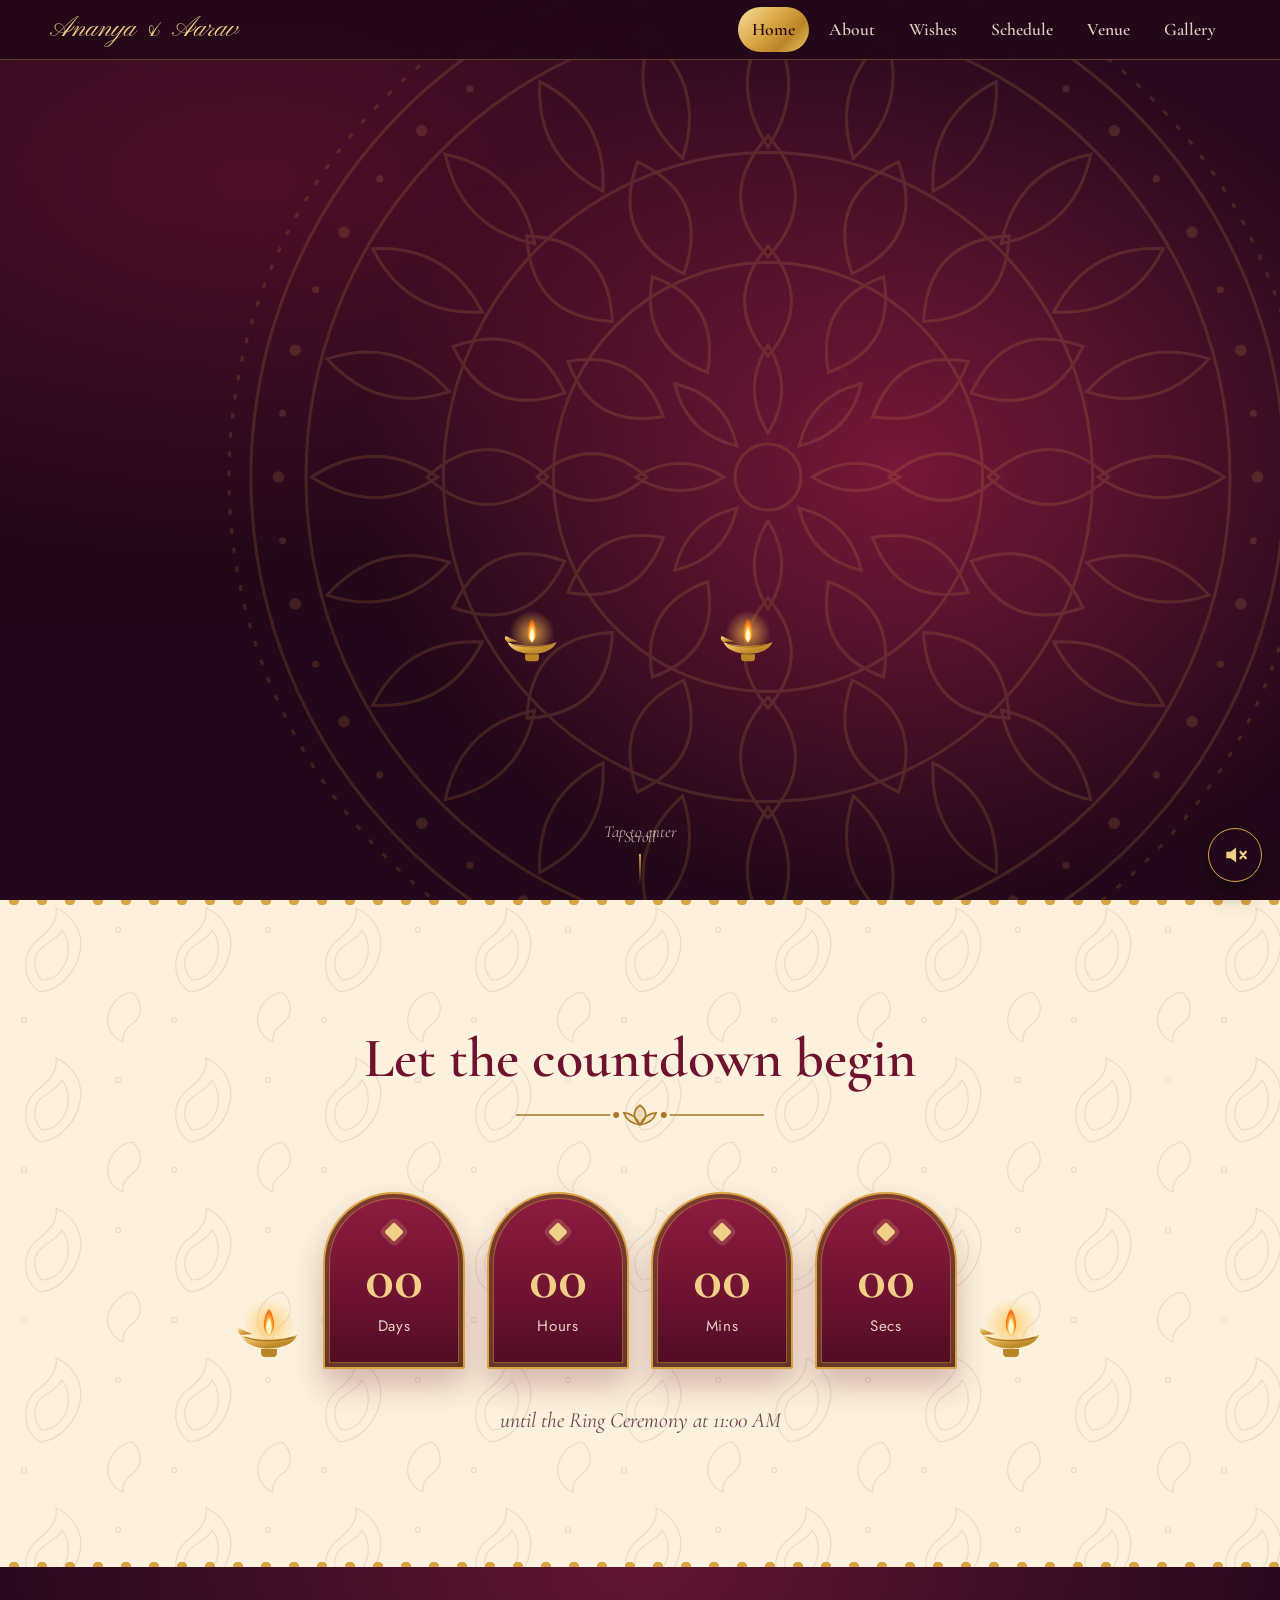
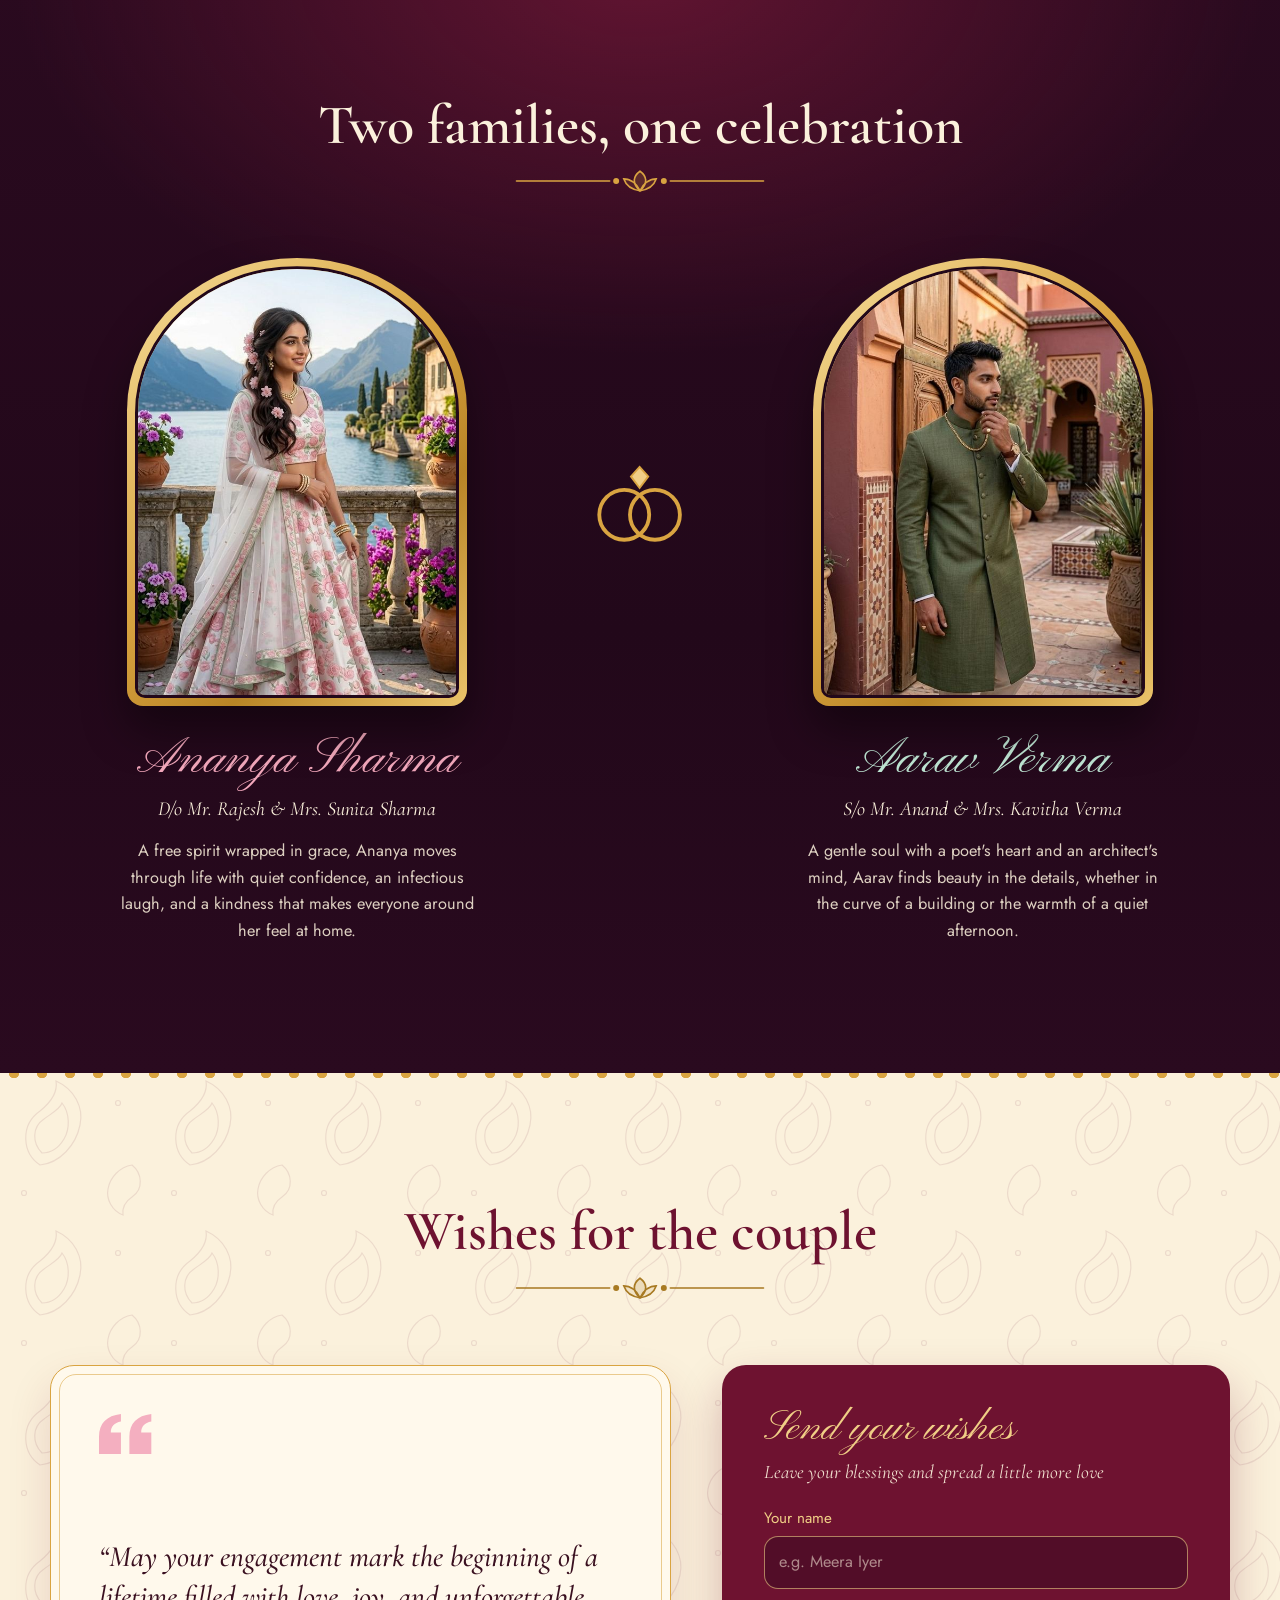
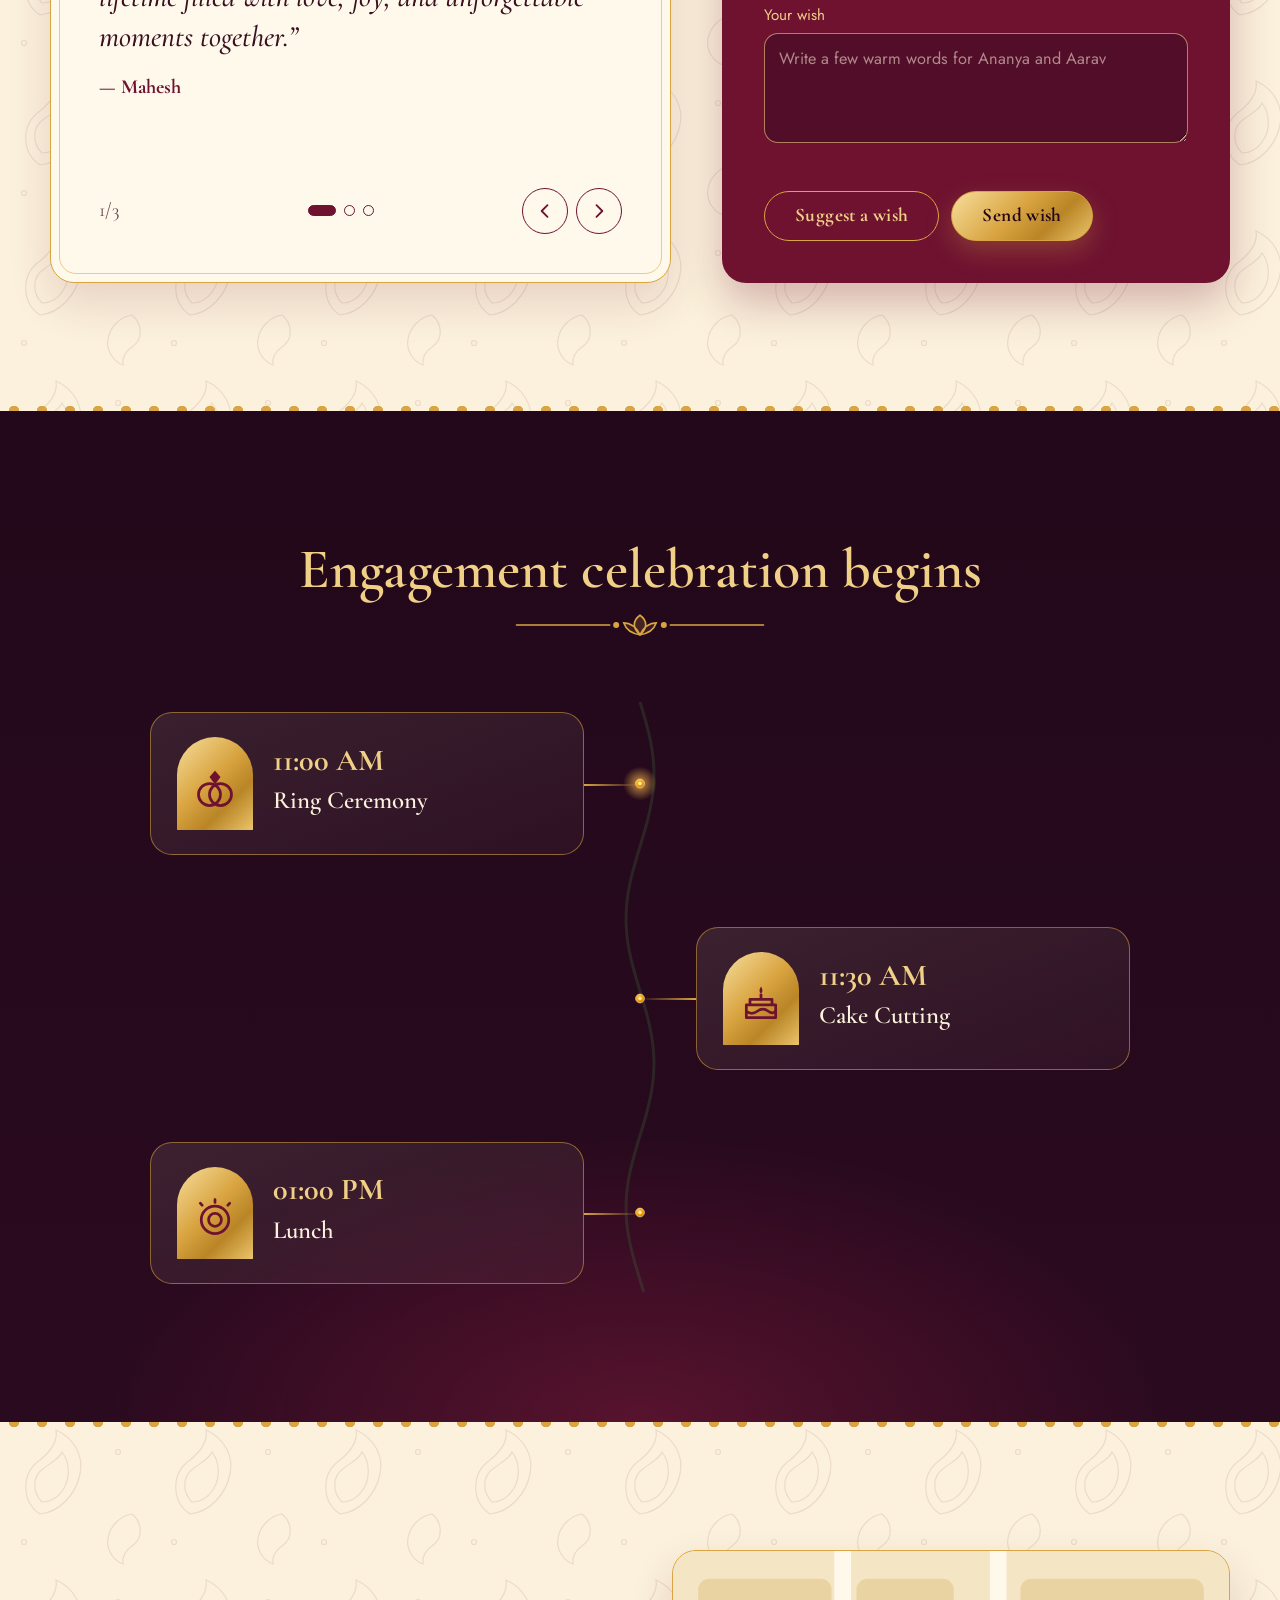
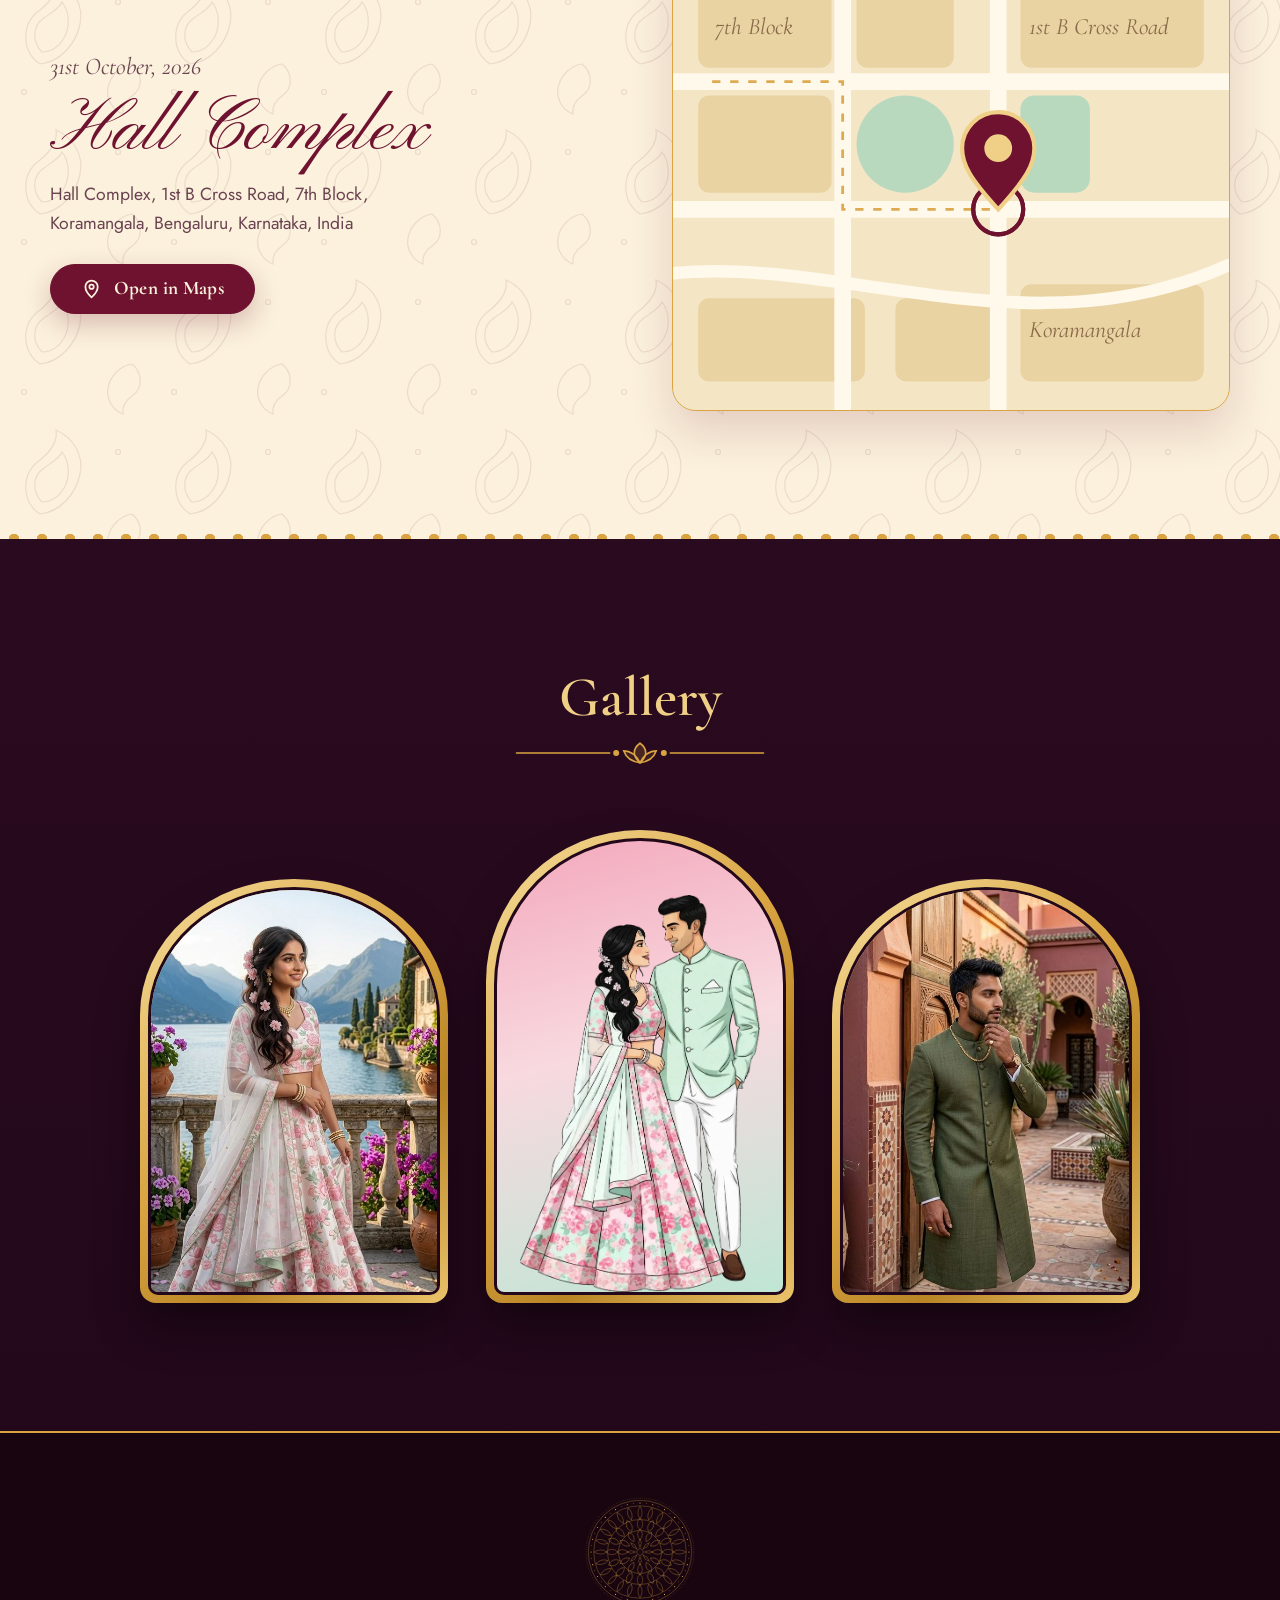
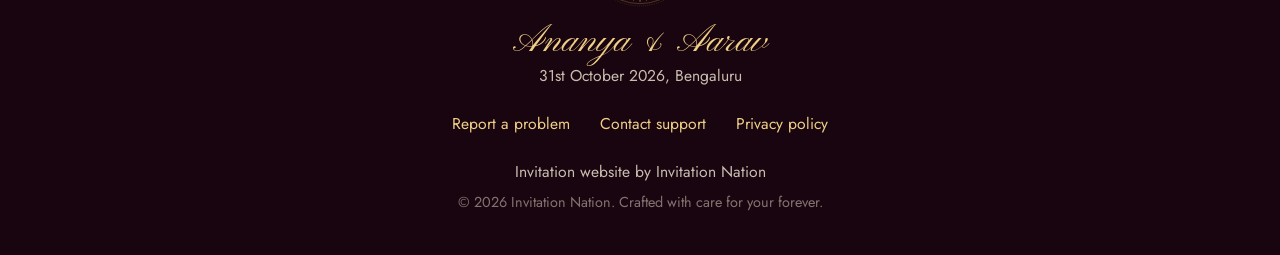
==== index.html @ d2f20e89 "Initial commit: Royal Indian engagement invitation" ====
<!DOCTYPE html>
<html lang="en">
<head>
<meta charset="utf-8">
<meta name="viewport" content="width=device-width, initial-scale=1">
<title>Ananya &amp; Aarav | Engagement Invitation</title>
<meta name="description" content="Ananya Sharma and Aarav Verma are getting engaged on 31st October 2026 in Bengaluru.">
<script>document.documentElement.classList.add('js')</script>
<link rel="preconnect" href="https://fonts.googleapis.com">
<link rel="preconnect" href="https://fonts.gstatic.com" crossorigin>
<link href="https://fonts.googleapis.com/css2?family=Cormorant+Garamond:ital,wght@0,500;0,600;0,700;1,500;1,600&family=Jost:wght@400;500;600&family=Pinyon+Script&display=swap" rel="stylesheet">
<style>
:root{
  --night:#22081A; --night-2:#31102A; --maroon:#6E1230; --maroon-2:#8F1D40;
  --gold:#D9A441; --gold-2:#F0CF86; --gold-3:#A87A22;
  --ivory:#FBF1DC; --ivory-2:#F1DFBB;
  --marigold:#F29F05; --rose:#F3A8BC; --mint:#BFE6D4; --leaf:#3E6B3A;
  --ink:#3A1020; --ink-2:#6A4351;
  --serif:'Cormorant Garamond',Georgia,'Times New Roman',serif;
  --script:'Pinyon Script','Snell Roundhand','Brush Script MT',cursive;
  --sans:'Jost',system-ui,-apple-system,'Segoe UI',sans-serif;
  --goldgrad:linear-gradient(135deg,#F6DE9C 0%,#D9A441 45%,#B98526 70%,#EBC46B 100%);
  --paisley:url("data:image/svg+xml,%3Csvg xmlns='http://www.w3.org/2000/svg' width='150' height='150' viewBox='0 0 150 150' fill='none' stroke='%236E1230' stroke-opacity='.10' stroke-width='1.2'%3E%3Cpath d='M40 92C22 80 20 52 40 38C50 30 58 20 56 8C74 16 84 34 80 52C76 72 60 90 40 92Z'/%3E%3Cpath d='M42 80C32 70 32 54 44 46C52 40 60 36 62 30C70 40 70 56 64 66C58 76 50 80 42 80Z'/%3E%3Cg transform='rotate(180 112 112)'%3E%3Cpath d='M92 132C82 124 80 108 92 100C98 96 102 90 101 82C112 86 118 98 116 108C114 120 104 130 92 132Z'/%3E%3C/g%3E%3Ccircle cx='118' cy='30' r='2.5'/%3E%3Ccircle cx='24' cy='120' r='2.5'/%3E%3C/svg%3E");
}
/* This invitation keeps its own festive palette in light and dark viewers. */
@media (prefers-color-scheme: dark){:root:not([data-theme="light"]){--night:#22081A;--ivory:#FBF1DC}}
:root[data-theme="dark"]{--night:#22081A;--ivory:#FBF1DC}

*{box-sizing:border-box;margin:0;padding:0}
html{scroll-behavior:smooth;-webkit-text-size-adjust:100%}
body{background:var(--night);color:var(--ivory);font-family:var(--sans);font-size:17px;line-height:1.65;overflow-x:hidden}
img,svg{max-width:100%;display:block}
img{height:auto}
a{color:inherit}
button{font:inherit;color:inherit}
:focus-visible{outline:2px solid var(--marigold);outline-offset:3px}
section[id]{scroll-margin-top:60px}
.wrap{width:min(1180px,calc(100% - 40px));margin-inline:auto}
.sr{position:absolute;width:1px;height:1px;overflow:hidden;clip:rect(0 0 0 0);white-space:nowrap}
.defs{position:absolute;width:0;height:0;overflow:hidden}

/* ---------- buttons ---------- */
.btn{position:relative;overflow:hidden;display:inline-flex;align-items:center;justify-content:center;gap:.6em;min-height:50px;padding:0 30px;border-radius:999px;border:1.5px solid var(--gold);font-family:var(--serif);font-weight:700;font-size:1.2rem;letter-spacing:.02em;text-decoration:none;cursor:pointer;transition:transform .25s,box-shadow .25s,background .25s,color .25s}
.btn::after{content:"";position:absolute;inset:0;background:linear-gradient(105deg,transparent 35%,rgba(255,255,255,.55) 50%,transparent 65%);transform:translateX(-120%);transition:transform .7s}
.btn:hover::after{transform:translateX(120%)}
.btn:hover{transform:translateY(-2px)}
.btn svg{width:1.1em;height:1.1em;flex:none}
.btn-gold{background:var(--goldgrad);color:var(--night);box-shadow:0 10px 26px rgba(217,164,65,.28)}
.btn-ghost{background:transparent;color:var(--gold-2)}
.btn-ghost:hover{background:rgba(217,164,65,.14)}
.btn-maroon{background:var(--maroon);border-color:var(--maroon);color:var(--ivory);box-shadow:0 10px 26px rgba(110,18,48,.25)}
.btn-line{background:transparent;border-color:var(--maroon);color:var(--maroon)}
.btn-line:hover{background:rgba(110,18,48,.08)}

/* ---------- nav ---------- */
.nav{position:fixed;inset:0 0 auto 0;z-index:40;height:60px;background:rgba(34,8,26,.88);backdrop-filter:blur(10px);-webkit-backdrop-filter:blur(10px);border-bottom:1px solid rgba(217,164,65,.35)}
.nav .wrap{height:100%;display:flex;align-items:center;justify-content:space-between}
.brand{font-family:var(--script);font-size:1.75rem;color:var(--gold-2);text-decoration:none;line-height:1}
.nav ul{list-style:none;display:flex;gap:6px}
.nav ul a{display:block;padding:8px 14px;border-radius:999px;font-family:var(--serif);font-weight:600;font-size:1.1rem;text-decoration:none;color:rgba(251,241,220,.86);transition:color .2s,background .2s}
.nav ul a:hover{color:var(--gold-2)}
.nav ul a.act{color:var(--night);background:var(--goldgrad)}
.burger{display:none;width:46px;height:46px;border-radius:50%;border:1px solid rgba(217,164,65,.6);background:transparent;cursor:pointer;place-items:center}
.burger span{display:block;width:20px;height:2px;background:var(--gold-2);position:relative;transition:.3s}
.burger span::before,.burger span::after{content:"";position:absolute;left:0;width:20px;height:2px;background:var(--gold-2);transition:.3s}
.burger span::before{top:-6px}.burger span::after{top:6px}
.burger[aria-expanded=true] span{background:transparent}
.burger[aria-expanded=true] span::before{top:0;transform:rotate(45deg)}
.burger[aria-expanded=true] span::after{top:0;transform:rotate(-45deg)}

/* ---------- gate (page-load moment) ---------- */
.gate{position:fixed;inset:0;z-index:100;perspective:1600px;overflow:hidden;background:transparent;cursor:pointer}
.gate.done{display:none}
.panel{position:absolute;top:0;bottom:0;width:50.2%;overflow:hidden;background:
  radial-gradient(circle at 1.5px 1.5px,rgba(240,207,134,.55) 1.4px,transparent 1.8px) 0 0/34px 34px,
  linear-gradient(180deg,#5A0F2A,#3B0A1F 55%,#2A0716);
  transition:transform 1.7s cubic-bezier(.65,.02,.2,1);backface-visibility:hidden}
.panel::before{content:"";position:absolute;inset:14px;border:2px solid var(--gold);border-radius:6px;box-shadow:inset 0 0 0 6px rgba(34,8,26,.6),inset 0 0 0 7px rgba(217,164,65,.55)}
.panel.l{left:0;transform-origin:0 50%;box-shadow:inset -12px 0 30px rgba(0,0,0,.5)}
.panel.r{right:0;transform-origin:100% 50%;box-shadow:inset 12px 0 30px rgba(0,0,0,.5)}
.panel .mand{position:absolute;top:50%;width:min(96vh,780px);aspect-ratio:1;color:var(--gold);opacity:.75;transform:translateY(-50%)}
.panel.l .mand{right:calc(min(96vh,780px) / -2)}
.panel.r .mand{left:calc(min(96vh,780px) / -2)}
.gate.open .panel.l{transform:rotateY(-104deg)}
.gate.open .panel.r{transform:rotateY(104deg)}
.gate-mid{position:absolute;inset:0;display:grid;place-items:center;z-index:2;text-align:center;pointer-events:none;transition:opacity .7s}
.gate.open .gate-mid{opacity:0}
.gate-mid .seal{width:min(300px,72vw);aspect-ratio:1;border-radius:50%;background:radial-gradient(circle,#4A0E26 0%,#2A0716 70%);border:2px solid var(--gold);box-shadow:0 0 0 8px rgba(34,8,26,.7),0 0 0 9px var(--gold),0 0 60px rgba(242,159,5,.35);display:grid;place-content:center;gap:2px;opacity:0;transform:scale(.85);transition:opacity 1s,transform 1s}
.gate.lit .seal{opacity:1;transform:none}
.seal b{font-family:var(--script);font-weight:400;font-size:clamp(2.1rem,7vw,3rem);color:var(--gold-2);line-height:1.05}
.seal i{font-family:var(--serif);font-size:1.15rem;color:var(--ivory);font-style:italic}
.gate-diyas{position:absolute;left:0;right:0;top:calc(50% + min(150px,36vw) + 14px);display:flex;justify-content:center;gap:min(160px,40vw);opacity:0;transition:opacity 1s .3s}
.gate.lit .gate-diyas{opacity:1}
.gate-diyas .diya{width:56px}
.skip{position:absolute;left:0;right:0;bottom:6vh;text-align:center;font-family:var(--serif);font-style:italic;font-size:1.05rem;color:rgba(251,241,220,.7);z-index:3;pointer-events:none}

/* ---------- diya ---------- */
.diya{position:relative;display:block;width:60px;aspect-ratio:64/60}
.diya svg{width:100%;height:100%;overflow:visible}
.flame{transform-origin:32px 30px;animation:flick 1.4s ease-in-out infinite}
.flame.b{animation-duration:1.9s;animation-delay:-.6s}
.halo{animation:halo 1.6s ease-in-out infinite;transform-origin:32px 22px}
@keyframes flick{0%,100%{transform:scale(1,1) skewX(0)}20%{transform:scale(.94,1.08) skewX(3deg)}45%{transform:scale(1.04,.94) skewX(-2deg)}70%{transform:scale(.97,1.06) skewX(2deg)}}
@keyframes halo{0%,100%{opacity:.75;transform:scale(1)}50%{opacity:1;transform:scale(1.15)}}

/* ---------- hero ---------- */
.hero{position:relative;min-height:100svh;padding-top:60px;overflow:hidden;background:
  radial-gradient(ellipse 60% 70% at 70% 52%,rgba(143,29,64,.78),transparent 70%),
  radial-gradient(ellipse 80% 60% at 20% 20%,rgba(110,18,48,.55),transparent 70%),
  linear-gradient(180deg,#2A0A1F,#22081A 70%)}
.hero-mandala{position:absolute;width:min(1100px,150vw);aspect-ratio:1;left:60%;top:53%;margin:calc(min(1100px,150vw) / -2) 0 0 calc(min(1100px,150vw) / -2);color:var(--gold);opacity:.16;pointer-events:none;animation:spin 140s linear infinite}
@keyframes spin{to{transform:rotate(360deg)}}
.toran{position:absolute;left:0;right:0;top:60px;z-index:5;pointer-events:none;height:150px}
.toran svg{width:100%;height:100%;overflow:visible}
.dangle{animation:sway 4.4s ease-in-out infinite}
@keyframes sway{0%,100%{transform:rotate(-3.5deg)}50%{transform:rotate(3.5deg)}}
.hero-grid{position:relative;z-index:2;display:grid;grid-template-columns:1.05fr .95fr;grid-template-areas:"head art" "info art";column-gap:clamp(24px,5vw,80px);padding:136px 0 64px;align-items:center}
.hero-head{grid-area:head;align-self:end;text-align:center}
.hero-info{grid-area:info;align-self:start;text-align:center}
.hero-art{grid-area:art;justify-self:stretch;display:flex;justify-content:center;position:relative}
.save{font-family:var(--serif);font-style:italic;font-weight:500;font-size:clamp(1.3rem,2.2vw,1.7rem);color:var(--gold-2)}
.names{font-family:var(--script);font-weight:400;font-size:clamp(3.2rem,5.6vw,5.4rem);line-height:1.06;margin:.1em 0 .05em;text-wrap:balance;display:flex;flex-direction:column;align-items:center}
.names .n{display:block;padding:.06em .2em .14em;color:var(--gold-2);background:linear-gradient(100deg,#E9BF62 0%,#FFF1BF 30%,#D9A441 55%,#FFE6A0 80%,#E9BF62 100%);background-size:220% 100%;-webkit-background-clip:text;background-clip:text;-webkit-text-fill-color:transparent;animation:shimmer 7s linear infinite}
.names .amp{font-family:var(--serif);font-style:italic;font-weight:500;font-size:.5em;line-height:1;color:var(--marigold);padding:.1em 0}
@keyframes shimmer{to{background-position:-220% 0}}
.orn{width:min(260px,70%);height:auto;color:var(--gold);margin:6px auto}
.hero-info .lead{font-family:var(--serif);font-size:clamp(1.25rem,2vw,1.55rem);color:rgba(251,241,220,.9);font-style:italic}
.date{font-family:var(--serif);font-weight:700;font-size:clamp(1.8rem,3.4vw,2.7rem);color:var(--gold-2);line-height:1.15;margin:.15em 0}
.venue{font-family:var(--serif);font-size:1.4rem;color:var(--ivory)}
.venue small{display:block;font-family:var(--sans);font-size:.95rem;opacity:.75;margin-top:2px}
.ctas{display:flex;flex-wrap:wrap;justify-content:center;gap:14px;margin-top:26px}
.arch-wrap{position:relative;width:min(100%,clamp(320px,calc(68svh * .743),475px));aspect-ratio:520/700;transition:transform .25s ease-out;transform:translate3d(calc(var(--mx,0)*8px),calc(var(--my,0)*5px),0)}
.arch-svg{width:100%;height:100%;overflow:visible;filter:drop-shadow(0 30px 40px rgba(0,0,0,.45))}
.rays{transform-origin:260px 470px;animation:spin 90s linear infinite}
.twinkle{animation:tw 3s ease-in-out infinite}
@keyframes tw{0%,100%{opacity:.1;transform:scale(.6)}50%{opacity:1;transform:scale(1)}}
.scroll-hint{position:absolute;z-index:3;left:50%;bottom:16px;transform:translateX(-50%);display:flex;flex-direction:column;align-items:center;gap:4px;font-family:var(--serif);font-style:italic;color:rgba(251,241,220,.7);text-decoration:none;font-size:1rem}
.scroll-hint i{width:1.5px;height:30px;background:linear-gradient(var(--gold),transparent);animation:drip 2s ease-in-out infinite;transform-origin:top}
@keyframes drip{0%{transform:scaleY(0)}60%{transform:scaleY(1);opacity:1}100%{transform:scaleY(1);opacity:0}}

/* hero staging: everything waits for the gate to open */
.js .hero .toran{transform:translateY(-130%)}
.js.ready .hero .toran{transform:none;transition:transform 1.3s cubic-bezier(.3,1.5,.5,1)}
.js .hero .fade{opacity:0;transform:translateY(18px)}
.js.ready .hero .fade{opacity:1;transform:none;transition:opacity .9s ease,transform .9s ease;transition-delay:var(--d,0s)}
.js .hero .n{clip-path:inset(-20% 100% -20% -5%)}
.js.ready .hero .n{clip-path:inset(-20% -5% -20% -5%);transition:clip-path 1.6s cubic-bezier(.6,.05,.2,1);transition-delay:var(--d,.5s)}
.js .hero .amp{opacity:0;transform:scale(.4)}
.js.ready .hero .amp{opacity:1;transform:none;transition:all .8s cubic-bezier(.3,1.6,.5,1) 1.5s}
.js .arch-wrap .couple-g{transform:translateY(60px);opacity:0}
.js.ready .arch-wrap .couple-g{transform:none;opacity:1;transition:transform 1.5s cubic-bezier(.2,.8,.2,1) .9s,opacity 1s ease .9s}
.js .arch-wrap .frame-g{opacity:0;transform:scale(.94);transform-origin:50% 100%}
.js.ready .arch-wrap .frame-g{opacity:1;transform:none;transition:opacity .9s ease .3s,transform 1.2s cubic-bezier(.2,.9,.2,1) .3s}

/* ---------- shared section bits ---------- */
.sec{position:relative;padding:clamp(72px,10vw,128px) 0}
.ivory{background:var(--ivory) var(--paisley);color:var(--ink)}
.ivory::before,.ivory::after{content:"";position:absolute;left:0;right:0;height:14px;background:
  radial-gradient(circle at 50% 100%,var(--gold) 0 5px,transparent 5.5px) 0 0/28px 14px repeat-x;pointer-events:none}
.ivory::before{top:0;transform:scaleY(-1)}
.ivory::after{bottom:0}
.h2{font-family:var(--serif);font-weight:600;font-size:clamp(2.2rem,4.6vw,3.5rem);line-height:1.1;text-align:center}
.ivory .h2{color:var(--maroon)}
.night .h2{color:var(--gold-2)}
.sec-head{text-align:center;margin-bottom:clamp(36px,6vw,64px)}
.sec-head .orn{margin-top:12px}
.ivory .orn{color:var(--gold-3)}
[data-reveal]{--rd:0s}
.js [data-reveal]{opacity:0;transform:translateY(26px)}
.js [data-reveal].in{opacity:1;transform:none;transition:opacity .9s ease var(--rd),transform .9s ease var(--rd)}
.night{background:linear-gradient(180deg,#2A0A1F,#22081A)}

/* ---------- countdown ---------- */
.cd{display:flex;justify-content:center;align-items:flex-end;gap:clamp(8px,2vw,22px)}
.cd .diya{width:64px;margin-bottom:6px}
.tile{width:clamp(72px,15vw,142px);aspect-ratio:.8;border-radius:999px 999px 16px 16px;border:2px solid var(--gold);background:linear-gradient(180deg,var(--maroon-2),var(--maroon) 60%,#4E0C22);box-shadow:inset 0 0 0 4px rgba(34,8,26,.4),inset 0 0 0 5px rgba(217,164,65,.5),0 16px 30px rgba(110,18,48,.28);display:flex;flex-direction:column;align-items:center;justify-content:flex-end;padding-bottom:clamp(12px,2.6vw,28px);perspective:500px;position:relative}
.tile::before{content:"";position:absolute;top:18%;left:50%;width:14px;height:14px;margin-left:-7px;background:var(--gold-2);transform:rotate(45deg);border-radius:2px;box-shadow:0 0 0 4px rgba(240,207,134,.18)}
.num{display:block;font-family:var(--serif);font-weight:700;font-size:clamp(2rem,6.2vw,3.7rem);line-height:1;color:var(--gold-2);font-variant-numeric:tabular-nums;transform-origin:50% 0}
.num.flip{animation:flip .55s cubic-bezier(.3,.9,.3,1)}
@keyframes flip{0%{transform:rotateX(-90deg);opacity:0}100%{transform:rotateX(0);opacity:1}}
.tile .lab{font-family:var(--sans);font-size:clamp(.7rem,1.7vw,.95rem);color:var(--ivory);opacity:.85;margin-top:6px;letter-spacing:.04em}
.cd-note{text-align:center;margin-top:34px;font-family:var(--serif);font-style:italic;font-size:1.35rem;color:var(--ink-2)}

/* ---------- about ---------- */
.about{background:
  radial-gradient(ellipse 70% 50% at 50% 0%,rgba(143,29,64,.55),transparent 70%),
  linear-gradient(180deg,#2A0A1F,#22081A 60%,#2A0A1F)}
.about-grid{display:grid;grid-template-columns:1fr auto 1fr;gap:clamp(16px,3vw,44px);align-items:start}
.person{text-align:center}
.arch-frame{width:min(340px,100%);margin:0 auto 26px;padding:8px;background:var(--goldgrad);border-radius:50% 50% 16px 16px / 34% 34% 16px 16px;box-shadow:0 24px 44px rgba(0,0,0,.4);position:relative}
.arch-frame .ph{display:block;width:100%;aspect-ratio:3/4;object-fit:cover;border-radius:50% 50% 10px 10px / 34% 34% 10px 10px;border:3px solid var(--night)}
.js .about .arch-frame .ph{clip-path:inset(100% 0 0 0);transition:clip-path 1.5s cubic-bezier(.6,.05,.2,1)}
.js .about .in .arch-frame .ph{clip-path:inset(0 0 0 0)}
.pname{font-family:var(--script);font-weight:400;font-size:clamp(2.4rem,4vw,3.2rem);line-height:1.1;color:var(--gold-2)}
.bride .pname{color:var(--rose)}
.groom .pname{color:var(--mint)}
.parents{font-family:var(--serif);font-style:italic;font-size:1.25rem;color:var(--ivory);margin:4px 0 12px}
.bio{max-width:36ch;margin:0 auto;color:rgba(251,241,220,.86);font-size:1.02rem}
.rings{align-self:start;margin-top:clamp(140px,16vw,230px);width:clamp(70px,9vw,120px);color:var(--gold)}
.rings .r1,.rings .r2{transition:transform 1.6s cubic-bezier(.3,1.3,.5,1) .3s}
.js .rings .r1{transform:translateX(-26px)}.js .rings .r2{transform:translateX(26px)}
.js .rings.in .r1,.js .rings.in .r2{transform:none}
.gem{animation:tw 2.4s ease-in-out infinite;transform-origin:60px 10px}

/* ---------- wishes ---------- */
.wishes-grid{display:grid;grid-template-columns:1.1fr .9fr;gap:clamp(24px,4vw,56px);align-items:stretch}
.wcard{position:relative;background:#FFF9EC;border:1.5px solid var(--gold);border-radius:24px 24px 24px 24px;padding:clamp(28px,4vw,48px);box-shadow:0 20px 44px rgba(110,18,48,.14);min-height:340px;display:flex;flex-direction:column;justify-content:space-between}
.wcard::before{content:"";position:absolute;inset:8px;border:1px solid rgba(217,164,65,.55);border-radius:17px;pointer-events:none}
.qmark{width:54px;color:var(--rose);opacity:.9}
.wslides{position:relative;min-height:170px;margin:12px 0}
.wslide{position:absolute;inset:0;opacity:0;transform:translateX(24px);transition:opacity .25s,transform .25s;pointer-events:none}
.wslide.on{opacity:1;transform:none;pointer-events:auto;transition:opacity .55s .25s,transform .55s .25s}
.wslide p{font-family:var(--serif);font-style:italic;font-weight:500;font-size:clamp(1.4rem,2.5vw,1.85rem);line-height:1.35;color:var(--ink)}
.wslide cite{display:block;margin-top:14px;font-family:var(--serif);font-style:normal;font-weight:700;font-size:1.25rem;color:var(--maroon)}
.wctl{display:flex;align-items:center;justify-content:space-between;gap:12px}
.wctl .cnt{font-family:var(--serif);font-size:1.2rem;color:var(--ink-2);min-width:3.2em}
.dots{display:flex;gap:8px}
.dots button{width:11px;height:11px;border-radius:50%;border:1.5px solid var(--maroon);background:transparent;cursor:pointer;padding:0;transition:.3s}
.dots button.on{background:var(--maroon);width:28px;border-radius:999px}
.arrows{display:flex;gap:8px}
.arr{width:46px;height:46px;border-radius:50%;border:1.5px solid var(--maroon);background:transparent;color:var(--maroon);cursor:pointer;display:grid;place-items:center;transition:.25s}
.arr:hover{background:var(--maroon);color:var(--ivory)}
.arr svg{width:20px;height:20px}
.wform{background:var(--maroon);color:var(--ivory);border-radius:24px;padding:clamp(26px,4vw,42px);position:relative;box-shadow:0 20px 44px rgba(110,18,48,.28)}
.wform h3{font-family:var(--script);font-weight:400;font-size:2.6rem;line-height:1.1;color:var(--gold-2)}
.wform .sub{font-family:var(--serif);font-style:italic;font-size:1.2rem;opacity:.92;margin:4px 0 18px}
.field{display:block;margin-bottom:14px}
.field span{display:block;font-size:.95rem;margin-bottom:5px;color:var(--gold-2)}
.field input,.field textarea{width:100%;border-radius:14px;border:1.5px solid rgba(240,207,134,.6);background:rgba(34,8,26,.35);color:var(--ivory);padding:12px 14px;font:inherit;font-size:1.02rem}
.field input::placeholder,.field textarea::placeholder{color:rgba(251,241,220,.55)}
.field textarea{min-height:110px;resize:vertical}
.field input:focus,.field textarea:focus{outline:2px solid var(--marigold);outline-offset:1px;border-color:var(--marigold)}
.err{min-height:1.4em;color:#FFC9A0;font-size:.95rem;margin:-4px 0 8px}
.wform .row{display:flex;flex-wrap:wrap;gap:12px}
.toast{position:fixed;left:50%;bottom:28px;transform:translate(-50%,30px);opacity:0;background:var(--ivory);color:var(--maroon);border:1.5px solid var(--gold);border-radius:999px;padding:12px 24px;font-family:var(--serif);font-weight:700;font-size:1.15rem;z-index:80;pointer-events:none;transition:.5s;box-shadow:0 12px 30px rgba(0,0,0,.35);text-align:center;max-width:92vw}
.toast.show{opacity:1;transform:translate(-50%,0)}

/* ---------- schedule ---------- */
.sched{background:
  radial-gradient(ellipse 60% 40% at 50% 100%,rgba(143,29,64,.45),transparent 70%),
  linear-gradient(180deg,#22081A,#2A0A1F)}
.tl{position:relative;max-width:980px;margin:0 auto;padding:10px 0}
.vine{position:absolute;top:0;left:calc(50% - 40px);width:80px;height:100%;overflow:visible;z-index:1}
.ev{position:relative;width:calc(50% - 56px);margin-bottom:clamp(40px,7vw,72px);z-index:2}
.ev:last-child{margin-bottom:0}
.ev:nth-of-type(even){margin-left:auto}
.ecard{position:relative;background:linear-gradient(160deg,rgba(251,241,220,.1),rgba(251,241,220,.04));border:1.5px solid rgba(217,164,65,.55);border-radius:22px;padding:24px 26px 24px 26px;display:flex;gap:20px;align-items:center;transition:transform .5s,border-color .5s,box-shadow .5s,background .5s}
.ev.on .ecard{border-color:var(--gold);box-shadow:0 0 0 1px rgba(240,207,134,.3),0 18px 40px rgba(0,0,0,.35),0 0 44px rgba(242,159,5,.18);background:linear-gradient(160deg,rgba(251,241,220,.16),rgba(251,241,220,.06))}
.ev:hover .ecard{transform:translateY(-4px)}
.ico{flex:none;width:76px;aspect-ratio:.82;border-radius:999px 999px 12px 12px;background:var(--goldgrad);display:grid;place-items:center;color:var(--maroon)}
.ico svg{width:44px;height:44px;margin-top:10px}
.etime{font-family:var(--serif);font-weight:700;font-size:1.9rem;color:var(--gold-2);line-height:1}
.ename{font-family:var(--serif);font-weight:600;font-size:1.55rem;color:var(--ivory);margin-top:4px}
.ev .stub{position:absolute;top:50%;height:2px;width:56px}
.ev:nth-of-type(odd) .stub{left:100%;background:linear-gradient(90deg,var(--gold),transparent)}
.ev:nth-of-type(even) .stub{right:100%;background:linear-gradient(270deg,var(--gold),transparent)}
.js .ev{opacity:0;transform:translateY(26px)}
.js .ev.in{opacity:1;transform:none;transition:opacity .9s,transform .9s}

/* ---------- venue ---------- */
.venue-grid{display:grid;grid-template-columns:1fr 1fr;gap:clamp(28px,5vw,72px);align-items:center}
.vtext{text-align:left}
.vdate{font-family:var(--serif);font-style:italic;font-size:1.5rem;color:var(--ink-2)}
.vname{font-family:var(--script);font-weight:400;font-size:clamp(3rem,6vw,4.6rem);line-height:1.1;color:var(--maroon);margin:4px 0 8px}
.vaddr{font-size:1.1rem;color:var(--ink-2);max-width:34ch;margin-bottom:26px}
.mapcard{position:relative;border-radius:24px;overflow:hidden;border:1.5px solid var(--gold);box-shadow:0 20px 44px rgba(110,18,48,.16);background:#F4E5C4;aspect-ratio:4/3.3}
.mapcard svg{width:100%;height:100%}
.pin{animation:bob 1.8s ease-in-out infinite;transform-box:fill-box;transform-origin:50% 100%}
@keyframes bob{0%,100%{transform:translateY(0)}50%{transform:translateY(-8px)}}
.ping{transform-box:fill-box;transform-origin:center;animation:ping 2.4s ease-out infinite}
.ping.b{animation-delay:1.2s}
@keyframes ping{0%{transform:scale(.3);opacity:.9}100%{transform:scale(2.6);opacity:0}}

/* ---------- gallery ---------- */
.gallery{background:linear-gradient(180deg,#2A0A1F,#22081A)}
.gal{display:grid;grid-template-columns:repeat(3,1fr);gap:clamp(14px,3vw,40px);align-items:end;max-width:1000px;margin:0 auto}
.gi{appearance:none;border:0;cursor:zoom-in;padding:8px;background:var(--goldgrad);border-radius:50% 50% 16px 16px / 32% 32% 16px 16px;box-shadow:0 24px 44px rgba(0,0,0,.4);transition:transform .5s cubic-bezier(.2,.9,.2,1),box-shadow .5s}
.gi:hover{transform:translateY(-10px) rotate(-1deg);box-shadow:0 34px 60px rgba(0,0,0,.5),0 0 40px rgba(242,159,5,.18)}
.gi:nth-child(2){padding-bottom:8px}
.gi img,.gi .art{width:100%;aspect-ratio:3/4.2;object-fit:cover;border-radius:50% 50% 10px 10px / 32% 32% 10px 10px;border:3px solid var(--night);display:block}
.gi:nth-child(2) img,.gi:nth-child(2) .art{aspect-ratio:3/4.7}
.gi .art{background:linear-gradient(165deg,var(--rose),#F8D9DF 45%,var(--mint));overflow:hidden;position:relative}
.gi .art img{border:0;border-radius:0;aspect-ratio:auto;object-fit:contain;object-position:50% 100%;position:absolute;inset:auto 0 0 0;height:88%;width:100%}
.lb{position:fixed;inset:0;z-index:90;background:rgba(20,4,14,.92);display:grid;place-items:center;padding:20px}
.lb[hidden]{display:none}
.lb .frame{max-width:min(560px,92vw);max-height:88vh;padding:8px;background:var(--goldgrad);border-radius:20px;animation:pop .4s cubic-bezier(.3,1.4,.5,1)}
.lb img{max-height:calc(88vh - 16px);width:auto;max-width:100%;border-radius:14px;background:linear-gradient(165deg,var(--rose),var(--mint))}
.lb .x{position:absolute;top:16px;right:16px;width:50px;height:50px;border-radius:50%;background:var(--night);border:1.5px solid var(--gold);color:var(--gold-2);font-size:1.6rem;cursor:pointer}
@keyframes pop{from{transform:scale(.85);opacity:0}}

/* ---------- footer ---------- */
.foot{position:relative;background:#180510;text-align:center;padding:64px 0 40px;border-top:2px solid var(--gold);overflow:hidden}
.foot .rang{width:110px;margin:0 auto 14px;color:var(--gold);animation:spin 50s linear infinite}
.foot .fn{font-family:var(--script);font-size:2.4rem;color:var(--gold-2);line-height:1.1}
.foot p{color:rgba(251,241,220,.78);font-size:.98rem}
.foot nav{display:flex;flex-wrap:wrap;justify-content:center;gap:8px 26px;margin:16px 0}
.foot nav a{color:var(--gold-2);text-decoration:none;font-size:.98rem;padding:6px 2px}
.foot nav a:hover{text-decoration:underline}

/* ---------- floating sound ---------- */
.snd{position:fixed;right:18px;bottom:18px;z-index:60;width:54px;height:54px;border-radius:50%;background:var(--night);border:1.5px solid var(--gold);color:var(--gold-2);cursor:pointer;display:grid;place-items:center;box-shadow:0 10px 26px rgba(0,0,0,.45);transition:.25s}
.snd:hover{transform:scale(1.06)}
.snd svg{width:26px;height:26px}
.snd .w{opacity:0;transition:.3s}
.snd[aria-pressed=true] .w{opacity:1}
.snd[aria-pressed=true] .w2{animation:wv 1.2s infinite}
@keyframes wv{0%,100%{opacity:.3}50%{opacity:1}}
.snd .off{display:block}.snd[aria-pressed=true] .off{display:none}
#petals{position:fixed;inset:0;width:100%;height:100%;z-index:30;pointer-events:none}

/* ---------- responsive ---------- */
@media (max-width:900px){
  .nav ul{position:absolute;top:60px;left:0;right:0;flex-direction:column;background:rgba(34,8,26,.97);padding:10px 20px 20px;border-bottom:1px solid var(--gold);gap:2px;display:none}
  .nav ul.open{display:flex}
  .nav ul a{font-size:1.3rem;padding:12px 16px}
  .burger{display:grid}
  .hero-grid{grid-template-columns:1fr;grid-template-areas:"head" "art" "info";padding:120px 0 90px;row-gap:22px}
  .toran{height:110px}
  .wishes-grid,.venue-grid{grid-template-columns:1fr}
  .about-grid{grid-template-columns:1fr;gap:36px}
  .rings{margin:0 auto}
  .vtext{text-align:center}.vaddr{margin-inline:auto}
  .vine{left:0;width:56px}
  .ev,.ev:nth-of-type(even){width:calc(100% - 76px);margin-left:76px}
  .ev:nth-of-type(odd) .stub,.ev:nth-of-type(even) .stub{left:auto;right:100%;width:48px;background:linear-gradient(270deg,var(--gold),transparent)}
  .ecard{padding:20px;gap:16px}
  .ico{width:62px}.ico svg{width:36px;height:36px}
  .cd .diya{display:none}
  .tile{aspect-ratio:.7}
  .tile::before{display:none}
  .gal{display:flex;overflow-x:auto;scroll-snap-type:x mandatory;gap:18px;padding:10px 20px 24px;margin-inline:-20px;align-items:flex-end}
  .gi{flex:0 0 68%;scroll-snap-align:center}
  .arch-wrap{width:min(88vw,400px)}
}
@media (max-width:480px){
  body{font-size:16.5px}
  .btn{padding:0 24px;font-size:1.12rem}
  .snd{right:12px;bottom:12px}
}
@media (prefers-reduced-motion:reduce){
  *,*::before,*::after{animation:none!important;transition:none!important;scroll-behavior:auto!important}
  .js .hero .toran,.js .hero .fade,.js .hero .n,.js .hero .amp,.js .arch-wrap .couple-g,.js .arch-wrap .frame-g,.js [data-reveal],.js .ev,.js .about .arch-frame .ph,.js .rings .r1,.js .rings .r2{opacity:1!important;transform:none!important;clip-path:none!important}
  .gate,#petals{display:none!important}
}


/* ---------- arch pose crossfade & zoom ---------- */
.pose-img {
  opacity: 0;
  visibility: hidden;
  transform: scale(1.04);
  transform-origin: 260px 320px;
  transition: opacity 0.7s ease-in-out, transform 0.7s ease-out, visibility 0.7s;
  pointer-events: none;
}
.pose-img.active {
  opacity: 1;
  visibility: visible;
  transform: scale(1);
}

/* ---------- arch flowers & gentle sway ---------- */
.arch-flowers {
  pointer-events: none;
}
.js .arch-wrap .arch-flowers {
  opacity: 0;
  transform: scale(0.95);
  transform-origin: 50% 80%;
}
.js.ready .arch-wrap .arch-flowers {
  opacity: 1;
  transform: none;
  transition: opacity 1s ease 0.4s, transform 1.2s cubic-bezier(0.2, 0.9, 0.2, 1) 0.4s;
}

.sway-center {
  animation: swayCenter 5.5s ease-in-out infinite;
}
.sway-left-upper {
  animation: swayLeftUpper 5.2s ease-in-out infinite;
}
.sway-right-upper {
  animation: swayRightUpper 5.8s ease-in-out infinite 0.4s;
}
.sway-left-lower {
  animation: swayLeftLower 5.4s ease-in-out infinite 0.2s;
}
.sway-right-lower {
  animation: swayRightLower 5.6s ease-in-out infinite 0.6s;
}

@keyframes swayCenter {
  0%, 100% { transform: rotate(-1.5deg); }
  50% { transform: rotate(1.5deg); }
}
@keyframes swayLeftUpper {
  0%, 100% { transform: rotate(-1.8deg); }
  50% { transform: rotate(1.5deg); }
}
@keyframes swayRightUpper {
  0%, 100% { transform: rotate(1.5deg); }
  50% { transform: rotate(-1.8deg); }
}
@keyframes swayLeftLower {
  0%, 100% { transform: rotate(-1.5deg); }
  50% { transform: rotate(1.5deg); }
}
@keyframes swayRightLower {
  0%, 100% { transform: rotate(1.5deg); }
  50% { transform: rotate(-1.5deg); }
}

</style>
</head>
<body>

<!-- shared gradients -->
<svg class="defs" aria-hidden="true" focusable="false"><defs>
  <linearGradient id="goldGrad" x1="0" y1="0" x2="1" y2="1"><stop offset="0" stop-color="#F6DE9C"/><stop offset=".45" stop-color="#D9A441"/><stop offset=".72" stop-color="#B98526"/><stop offset="1" stop-color="#EBC46B"/></linearGradient>
  <radialGradient id="flameGrad" cx="50%" cy="70%" r="60%"><stop offset="0" stop-color="#FFFDE6"/><stop offset=".35" stop-color="#FFD25A"/><stop offset=".8" stop-color="#F26A0B"/><stop offset="1" stop-color="#F26A0B" stop-opacity="0"/></radialGradient>
  <radialGradient id="haloGrad"><stop offset="0" stop-color="#FFC24D" stop-opacity=".75"/><stop offset="1" stop-color="#FFC24D" stop-opacity="0"/></radialGradient>
  <radialGradient id="mgold" cx="40%" cy="35%" r="70%"><stop offset="0" stop-color="#FFC94A"/><stop offset=".6" stop-color="#F29F05"/><stop offset="1" stop-color="#C96A00"/></radialGradient>
  <radialGradient id="mrose" cx="40%" cy="35%" r="70%"><stop offset="0" stop-color="#FFB56B"/><stop offset=".6" stop-color="#F0761C"/><stop offset="1" stop-color="#B94A0A"/></radialGradient>
  <radialGradient id="archBg" cx="50%" cy="62%" r="65%"><stop offset="0" stop-color="#FBD08A"/><stop offset=".38" stop-color="#C8496A"/><stop offset=".78" stop-color="#6E1230"/><stop offset="1" stop-color="#3A0A1F"/></radialGradient>
  <linearGradient id="floor" x1="0" y1="0" x2="0" y2="1"><stop offset="0" stop-color="#5A0F2A"/><stop offset="1" stop-color="#2A0716"/></linearGradient>
</defs></svg>

<!-- entrance gate -->
<div class="gate" id="gate" role="presentation">
  <div class="panel l"><div class="mand" data-mandala></div></div>
  <div class="panel r"><div class="mand" data-mandala></div></div>
  <div class="gate-mid"><div class="seal"><b>Ananya</b><i>and</i><b>Aarav</b></div></div>
  <div class="gate-diyas"><span class="diya" data-diya></span><span class="diya" data-diya></span></div>
  <p class="skip">Tap to enter</p>
</div>

<header class="nav">
  <div class="wrap">
    <a class="brand" href="#home">Ananya &amp; Aarav</a>
    <button class="burger" id="burger" aria-label="Menu" aria-expanded="false" aria-controls="menu"><span></span></button>
    <ul id="menu">
      <li><a href="#home" class="act">Home</a></li>
      <li><a href="#about">About</a></li>
      <li><a href="#wishes">Wishes</a></li>
      <li><a href="#schedule">Schedule</a></li>
      <li><a href="#location">Venue</a></li>
      <li><a href="#gallery">Gallery</a></li>
    </ul>
  </div>
</header>

<main>
<!-- HERO -->
<section class="hero" id="home">
  <div class="hero-mandala" data-mandala></div>
  <div class="toran" id="toran"></div>
  <div class="wrap hero-grid">
    <div class="hero-head">
      <p class="save fade" style="--d:.2s">Save the date</p>
      <h1 class="names">
        <span class="n" style="--d:.5s">Ananya Sharma</span>
        <span class="amp">&amp;</span>
        <span class="n" style="--d:1.7s">Aarav Verma</span>
      </h1>
    </div>

    <div class="hero-art">
      <div class="arch-wrap">
        <svg class="arch-svg" viewBox="0 0 520 700" role="img" aria-label="Ananya and Aarav standing inside a gilded arched window">
          <defs>
            <clipPath id="openClip"><path d="M56,640 V335 C56,215 165,125 260,62 C355,125 464,215 464,335 V640 Z"/></clipPath>
          </defs>
          <g class="frame-g">
            <path id="frameOuter" fill="url(#goldGrad)" fill-rule="evenodd" d="M20,700 V330 C20,190 150,90 260,18 C370,90 500,190 500,330 V700 Z M56,640 V335 C56,215 165,125 260,62 C355,125 464,215 464,335 V640 Z"/>
            <path d="M20,700 V330 C20,190 150,90 260,18 C370,90 500,190 500,330 V700" fill="none" stroke="#FFF1BF" stroke-width="2" opacity=".8"/>
            <g id="plinth"></g>
            <g clip-path="url(#openClip)">
              <rect x="40" y="40" width="440" height="620" fill="url(#archBg)"/>
              <g class="rays" id="rays"></g>
              <g id="stars"></g>
              <g class="couple-g" id="posesWrap">
                <image class="pose-img active" data-pose="0" x="56" y="60" width="408" height="580" preserveAspectRatio="xMidYMin slice" href="[data-uri]"/>
                <image class="pose-img" data-pose="1" x="56" y="60" width="408" height="580" preserveAspectRatio="xMidYMin slice" href="[data-uri]"/>
                <image class="pose-img" data-pose="2" x="56" y="60" width="408" height="580" preserveAspectRatio="xMidYMin slice" href="[data-uri]"/>
                <image class="pose-img" data-pose="3" x="56" y="60" width="408" height="580" preserveAspectRatio="xMidYMin slice" href="[data-uri]"/>
                <image class="pose-img" data-pose="4" x="56" y="60" width="408" height="580" preserveAspectRatio="xMidYMin slice" href="[data-uri]"/>
                <image class="pose-img" data-pose="5" x="56" y="60" width="408" height="580" preserveAspectRatio="xMidYMin slice" href="[data-uri]"/>
              </g>
              <path d="M56,640 V335 C56,215 165,125 260,62 C355,125 464,215 464,335 V640" fill="none" stroke="#7A4A0C" stroke-opacity=".55" stroke-width="10"/>
            </g>
            <path d="M56,640 V335 C56,215 165,125 260,62 C355,125 464,215 464,335 V640" fill="none" stroke="#8A5B12" stroke-width="3"/>
            <path id="beadPath" d="M40,640 V335 C40,205 158,112 260,46 C362,112 480,205 480,335 V640" fill="none"/>
            <g id="beads" fill="#FFF1BF"></g>
            <g transform="translate(260,20)"><circle cy="-13" r="4" fill="url(#goldGrad)"/><path d="M0,-8 C-9,-2 -8,8 0,12 C8,8 9,-2 0,-8Z" fill="url(#goldGrad)"/><path d="M-4,12 h8 v4 h-8z" fill="#B98526"/></g>
          </g>

  
  <!-- ==================== FLOWERS & VINES DECORATION ==================== -->
  <g class="arch-flowers" id="archFlowers" mask="url(#clearArchMask)">
    <!-- DEFINITIONS -->
    <defs>
      <!-- Safety mask: strictly guarantees ZERO decoration pixels can ever overlay the couple picture area -->
      <mask id="clearArchMask">
        <rect x="-100" y="-100" width="720" height="900" fill="#FFFFFF"/>
        <path d="M56,640 V335 C56,215 165,125 260,62 C355,125 464,215 464,335 V640 Z" fill="#000000"/>
      </mask>

      <!-- Rose definitions -->
      <g id="rose-pink">
        <ellipse cx="0" cy="0" rx="20" ry="19" fill="#A5163B" opacity="0.35"/>
        <path d="M-18,-4 C-22,-16 -8,-22 4,-18 C16,-22 24,-12 21,-2 C25,8 16,21 4,20 C-8,22 -20,14 -18,-4Z" fill="#F2A0B5"/>
        <path d="M-16,-10 C-8,-20 8,-18 16,-10 C22,-1 16,13 6,17 C-5,19 -16,11 -16,-10Z" fill="#E2849E"/>
        <path d="M-12,-8 C-5,-16 9,-13 12,-5 C14,5 7,13 -2,13 C-9,12 -14,3 -12,-8Z" fill="#F2A0B5"/>
        <path d="M-8,-6 C-3,-12 7,-10 9,-3 C11,4 4,10 -3,9 C-9,8 -10,0 -8,-6Z" fill="#C95F7A"/>
        <path d="M-5,-4 C-1,-8 5,-6 6,-2 C7,3 2,6 -2,5 C-6,5 -7,0 -5,-4Z" fill="#FDE4EC"/>
        <path d="M-2,-2 C0,-4 3,-3 3,-1 C4,2 1,3 -1,3 C-3,2 -3,0 -2,-2Z" fill="#A5163B"/>
        <path d="M-17,-6 C-11,-18 5,-17 14,-9" fill="none" stroke="#FFF0F5" stroke-width="1.4" stroke-linecap="round" opacity="0.85"/>
        <path d="M-13,6 C-6,16 6,15 15,4" fill="none" stroke="#FFF0F5" stroke-width="1.4" stroke-linecap="round" opacity="0.75"/>
        <path d="M-9,-6 C-4,-12 6,-9 8,-3" fill="none" stroke="#FFF0F5" stroke-width="1.2" stroke-linecap="round" opacity="0.9"/>
        <path d="M-6,3 C-2,8 5,7 8,2" fill="none" stroke="#FFF0F5" stroke-width="1.1" stroke-linecap="round" opacity="0.8"/>
      </g>

      <g id="rose-cream">
        <ellipse cx="0" cy="0" rx="19" ry="18" fill="#B3907A" opacity="0.35"/>
        <path d="M-17,-4 C-21,-15 -7,-21 4,-17 C15,-21 23,-11 20,-2 C24,8 15,20 4,19 C-7,21 -19,13 -17,-4Z" fill="#FBE9DC"/>
        <path d="M-15,-9 C-7,-19 8,-17 15,-9 C21,-1 15,12 6,16 C-5,18 -15,10 -15,-9Z" fill="#E8CDBC"/>
        <path d="M-11,-7 C-4,-15 9,-12 11,-5 C13,5 7,12 -2,12 C-9,11 -13,3 -11,-7Z" fill="#FBE9DC"/>
        <path d="M-7,-5 C-2,-11 7,-9 8,-3 C10,4 4,9 -3,8 C-8,7 -9,0 -7,-5Z" fill="#D8B59E"/>
        <path d="M-5,-4 C-1,-7 5,-6 6,-2 C7,3 2,6 -2,5 C-5,5 -6,0 -5,-4Z" fill="#FFFFFF"/>
        <path d="M-2,-2 C0,-4 3,-3 3,-1 C4,2 1,3 -1,3 C-3,2 -3,0 -2,-2Z" fill="#A8816A"/>
        <path d="M-16,-5 C-10,-17 5,-16 13,-8" fill="none" stroke="#FFFFFF" stroke-width="1.4" stroke-linecap="round" opacity="0.95"/>
        <path d="M-12,6 C-5,15 6,14 14,4" fill="none" stroke="#FFFFFF" stroke-width="1.4" stroke-linecap="round" opacity="0.85"/>
        <path d="M-8,-5 C-3,-11 6,-9 8,-3" fill="none" stroke="#FFFFFF" stroke-width="1.2" stroke-linecap="round" opacity="0.95"/>
      </g>

      <g id="rose-crimson">
        <ellipse cx="0" cy="0" rx="20" ry="19" fill="#450412" opacity="0.45"/>
        <path d="M-18,-4 C-22,-16 -8,-22 4,-18 C16,-22 24,-12 21,-2 C25,8 16,21 4,20 C-8,22 -20,14 -18,-4Z" fill="#A5163B"/>
        <path d="M-16,-10 C-8,-20 8,-18 16,-10 C22,-1 16,13 6,17 C-5,19 -16,11 -16,-10Z" fill="#800D2A"/>
        <path d="M-12,-8 C-5,-16 9,-13 12,-5 C14,5 7,13 -2,13 C-9,12 -14,3 -12,-8Z" fill="#A5163B"/>
        <path d="M-8,-6 C-3,-12 7,-10 9,-3 C11,4 4,10 -3,9 C-9,8 -10,0 -8,-6Z" fill="#65071E"/>
        <path d="M-5,-4 C-1,-8 5,-6 6,-2 C7,3 2,6 -2,5 C-6,5 -7,0 -5,-4Z" fill="#C92E54"/>
        <path d="M-2,-2 C0,-4 3,-3 3,-1 C4,2 1,3 -1,3 C-3,2 -3,0 -2,-2Z" fill="#4B0516"/>
        <path d="M-17,-6 C-11,-18 5,-17 14,-9" fill="none" stroke="#DE5A7D" stroke-width="1.3" stroke-linecap="round" opacity="0.75"/>
        <path d="M-13,6 C-6,16 6,15 15,4" fill="none" stroke="#DE5A7D" stroke-width="1.3" stroke-linecap="round" opacity="0.65"/>
        <path d="M-9,-6 C-4,-12 6,-9 8,-3" fill="none" stroke="#FFA8BD" stroke-width="1.1" stroke-linecap="round" opacity="0.85"/>
      </g>

      <!-- Leaf definitions -->
      <g id="leaf-branch">
        <path d="M0,0 Q10,-15 15,-30" fill="none" stroke="#4E7B4A" stroke-width="1.4" stroke-linecap="round"/>
        <path d="M4,-8 C-2,-12 -4,-18 0,-22 C4,-18 6,-12 4,-8Z" fill="#4E7B4A"/>
        <path d="M6,-10 C12,-14 16,-12 18,-6 C14,-4 8,-6 6,-10Z" fill="#6FA36A"/>
        <path d="M9,-18 C3,-22 2,-28 6,-31 C10,-27 11,-21 9,-18Z" fill="#4E7B4A"/>
        <path d="M11,-20 C17,-23 21,-20 22,-14 C18,-13 13,-16 11,-20Z" fill="#6FA36A"/>
        <path d="M15,-30 C12,-38 18,-44 22,-44 C24,-38 20,-32 15,-30Z" fill="#6FA36A"/>
      </g>

      <g id="leaf-sprig-left">
        <path d="M0,0 C-14,-10 -26,-6 -34,4 C-26,10 -12,8 0,0Z" fill="#4E7B4A"/>
        <path d="M0,0 C-14,-10 -26,-6 -34,4" fill="none" stroke="#6FA36A" stroke-width="1"/>
        <path d="M-6,-2 C-14,-14 -6,-22 4,-24 C8,-16 2,-6 -6,-2Z" fill="#6FA36A"/>
        <path d="M-12,3 C-22,0 -26,12 -18,18 C-12,14 -10,8 -12,3Z" fill="#3D633A"/>
      </g>

      <g id="leaf-sprig-right">
        <path d="M0,0 C14,-10 26,-6 34,4 C26,10 12,8 0,0Z" fill="#6FA36A"/>
        <path d="M0,0 C14,-10 26,-6 34,4" fill="none" stroke="#8DC288" stroke-width="1"/>
        <path d="M6,-2 C14,-14 6,-22 -4,-24 C-8,-16 -2,-6 6,-2Z" fill="#4E7B4A"/>
        <path d="M12,3 C22,0 26,12 18,18 C12,14 10,8 12,3Z" fill="#3D633A"/>
      </g>

      <!-- Baby's Breath sprig -->
      <g id="babys-breath">
        <path d="M0,0 L-6,-14 M0,0 L3,-16 M0,0 L11,-10 M-6,-14 L-14,-22 M-6,-14 L-3,-24 M3,-16 L2,-26 M3,-16 L11,-23 M11,-10 L18,-15 M11,-10 L16,-4" fill="none" stroke="#5C8558" stroke-width="0.9" stroke-linecap="round"/>
        <circle cx="-14" cy="-22" r="2.4" fill="#FFFFFF"/>
        <circle cx="-3" cy="-24" r="2.1" fill="#FFFFFF"/>
        <circle cx="-9" cy="-18" r="1.6" fill="#FFFDF2"/>
        <circle cx="2" cy="-26" r="2.5" fill="#FFFFFF"/>
        <circle cx="11" cy="-23" r="2.2" fill="#FFFFFF"/>
        <circle cx="7" cy="-19" r="1.7" fill="#FFFDF2"/>
        <circle cx="18" cy="-15" r="2.3" fill="#FFFFFF"/>
        <circle cx="16" cy="-4" r="2.0" fill="#FFFFFF"/>
        <circle cx="0" cy="-10" r="1.6" fill="#FFFDF2"/>
      </g>

      <!-- Small floral drop -->
      <g id="pink-blossom-drop">
        <circle cx="0" cy="0" r="3.2" fill="#F2A0B5"/>
        <circle cx="0" cy="0" r="1.2" fill="#FFFFFF"/>
        <circle cx="-3" cy="-1" r="2.4" fill="#FBE9DC"/>
        <circle cx="3" cy="-1" r="2.4" fill="#F2A0B5"/>
        <circle cx="0" cy="-3.5" r="2.2" fill="#E2849E"/>
      </g>

      <!-- Hanging tassel with beads and subtle sway -->
      <g id="tassel-unit">
        <path d="M0,0 Q1,12 0,22" fill="none" stroke="#4E7B4A" stroke-width="1.3"/>
        <circle cx="0" cy="6" r="2.2" fill="#F2A0B5"/>
        <circle cx="0" cy="13" r="2.2" fill="#FBE9DC"/>
        <circle cx="0" cy="20" r="3.0" fill="#A5163B"/>
        <path d="M-4.5,22 C-6,32 0,38 0,40 C0,38 6,32 4.5,22 Z" fill="#F2A0B5"/>
        <path d="M-2.5,22 C-3.5,31 0,37 0,39 C0,37 3.5,31 2.5,22 Z" fill="#FDE4EC"/>
        <circle cx="0" cy="41" r="1.6" fill="#A5163B"/>
      </g>
    </defs>

    <!-- ==================== TOP CLUSTER (Arch Apex) ==================== -->
    <g class="top-flower-cluster">
      <!-- Background foliage radiating UP and OUT above frame -->
      <g transform="translate(260, 32)">
        <use href="#leaf-branch" transform="rotate(-75) scale(1.15)"/>
        <use href="#leaf-branch" transform="rotate(-45) scale(1.2)"/>
        <use href="#leaf-branch" transform="rotate(-20) scale(1.0)"/>
        <use href="#leaf-branch" transform="rotate(20) scale(1.0)"/>
        <use href="#leaf-branch" transform="rotate(45) scale(1.2)"/>
        <use href="#leaf-branch" transform="rotate(75) scale(1.15)"/>
      </g>

      <!-- Baby's breath sprays above arch peak -->
      <g transform="translate(260, 32)">
        <use href="#babys-breath" transform="translate(-40, -18) rotate(-40) scale(1.1)"/>
        <use href="#babys-breath" transform="translate(40, -18) rotate(40) scale(1.1)"/>
        <use href="#babys-breath" transform="translate(-18, -32) rotate(-15) scale(1.0)"/>
        <use href="#babys-breath" transform="translate(18, -32) rotate(15) scale(1.0)"/>
        <use href="#babys-breath" transform="translate(-65, -2) rotate(-70) scale(0.95)"/>
        <use href="#babys-breath" transform="translate(65, -2) rotate(70) scale(0.95)"/>
      </g>

      <!-- Apex Main Rose Arrangement (strictly on the gold frame peak) -->
      <!-- Center Pink Rose -->
      <use href="#rose-pink" x="260" y="30" transform="scale(1.25)" style="transform-origin: 260px 30px;"/>
      <!-- Right Crimson Rose -->
      <use href="#rose-crimson" x="295" y="40" transform="scale(1.05)" style="transform-origin: 295px 40px;"/>
      <!-- Left Cream Rose -->
      <use href="#rose-cream" x="225" y="38" transform="scale(1.1)" style="transform-origin: 225px 38px;"/>
      <!-- Outer Flanking Smaller Roses -->
      <use href="#rose-cream" x="330" y="58" transform="scale(0.8)" style="transform-origin: 330px 58px;"/>
      <use href="#rose-pink" x="190" y="56" transform="scale(0.8)" style="transform-origin: 190px 56px;"/>

      <!-- Outer framing leaves -->
      <use href="#leaf-sprig-left" x="160" y="70" transform="scale(0.75) rotate(-35 160 70)"/>
      <use href="#leaf-sprig-right" x="360" y="70" transform="scale(0.75) rotate(35 360 70)"/>

      <!-- Left Slope Outer Trailing Vine & Outer Hanging Tassel -->
      <g class="top-vine-left">
        <path d="M175,65 Q125,95 85,150" fill="none" stroke="#4E7B4A" stroke-width="2" stroke-linecap="round"/>
        <use href="#leaf-sprig-left" x="140" y="90" transform="scale(0.65) rotate(-45 140 90)"/>
        <use href="#leaf-sprig-left" x="105" y="125" transform="scale(0.65) rotate(-65 105 125)"/>
        <use href="#babys-breath" x="120" y="105" transform="scale(0.7) rotate(-55 120 105)"/>
        <!-- Hanging tassel outside the gold frame -->
        <g class="sway-left-upper" style="transform-origin: 85px 150px;">
          <use href="#tassel-unit" x="85" y="150" transform="scale(0.85)"/>
        </g>
      </g>

      <!-- Right Slope Outer Trailing Vine & Outer Hanging Tassel -->
      <g class="top-vine-right">
        <path d="M345,65 Q395,95 435,150" fill="none" stroke="#4E7B4A" stroke-width="2" stroke-linecap="round"/>
        <use href="#leaf-sprig-right" x="380" y="90" transform="scale(0.65) rotate(45 380 90)"/>
        <use href="#leaf-sprig-right" x="415" y="125" transform="scale(0.65) rotate(65 415 125)"/>
        <use href="#babys-breath" x="400" y="105" transform="scale(0.7) rotate(55 400 105)"/>
        <!-- Hanging tassel outside the gold frame -->
        <g class="sway-right-upper" style="transform-origin: 435px 150px;">
          <use href="#tassel-unit" x="435" y="150" transform="scale(0.85)"/>
        </g>
      </g>
    </g>

    <!-- ==================== LEFT CLUSTER (~40% Down, Outer Frame) ==================== -->
    <g class="left-flower-cluster">
      <!-- Foliage fanning outward to the left -->
      <g transform="translate(35, 290)">
        <use href="#leaf-branch" transform="rotate(-150) scale(1.1)"/>
        <use href="#leaf-branch" transform="rotate(-115) scale(1.0)"/>
        <use href="#leaf-branch" transform="rotate(-70) scale(1.05)"/>
      </g>

      <!-- Baby's breath sprigs fanning outward -->
      <use href="#babys-breath" x="30" y="245" transform="scale(1.0) rotate(-60 30 245)"/>
      <use href="#babys-breath" x="12" y="275" transform="scale(0.95) rotate(-110 12 275)"/>
      <use href="#babys-breath" x="14" y="325" transform="scale(0.9) rotate(-135 14 325)"/>

      <!-- Roses for Left Cluster (strictly on outer frame band) -->
      <!-- Cream Rose (Top) -->
      <use href="#rose-cream" x="42" y="260" transform="scale(0.95)" style="transform-origin: 42px 260px;"/>
      <!-- Pink Rose (Middle) -->
      <use href="#rose-pink" x="30" y="295" transform="scale(1.05)" style="transform-origin: 30px 295px;"/>
      <!-- Crimson Rose (Bottom) -->
      <use href="#rose-crimson" x="18" y="332" transform="scale(0.9)" style="transform-origin: 18px 332px;"/>

      <!-- Outer trailing vine & tassel hanging on outside of frame -->
      <g class="sway-left-lower" style="transform-origin: 20px 340px;">
        <path d="M20,340 Q10,385 16,430 Q22,465 18,490" fill="none" stroke="#4E7B4A" stroke-width="1.6" stroke-linecap="round"/>
        <use href="#leaf-sprig-left" x="12" y="375" transform="scale(0.55) rotate(-35 12 375)"/>
        <use href="#leaf-sprig-left" x="14" y="415" transform="scale(0.55) rotate(-25 14 415)"/>
        <use href="#leaf-sprig-left" x="18" y="455" transform="scale(0.5) rotate(-15 18 455)"/>
        <use href="#pink-blossom-drop" x="12" y="360" transform="scale(0.8)"/>
        <use href="#pink-blossom-drop" x="14" y="395" transform="scale(0.85)"/>
        <use href="#pink-blossom-drop" x="18" y="435" transform="scale(0.8)"/>
        <use href="#pink-blossom-drop" x="16" y="470" transform="scale(0.75)"/>
        <use href="#tassel-unit" x="18" y="488" transform="scale(0.8)"/>
      </g>
    </g>

    <!-- ==================== RIGHT CLUSTER (~40% Down, Outer Frame) ==================== -->
    <g class="right-flower-cluster">
      <!-- Foliage fanning outward to the right -->
      <g transform="translate(485, 290)">
        <use href="#leaf-branch" transform="rotate(150) scale(1.1)"/>
        <use href="#leaf-branch" transform="rotate(115) scale(1.0)"/>
        <use href="#leaf-branch" transform="rotate(70) scale(1.05)"/>
      </g>

      <!-- Baby's breath sprigs fanning outward -->
      <use href="#babys-breath" x="490" y="245" transform="scale(1.0) rotate(60 490 245)"/>
      <use href="#babys-breath" x="508" y="275" transform="scale(0.95) rotate(110 508 275)"/>
      <use href="#babys-breath" x="506" y="325" transform="scale(0.9) rotate(135 506 325)"/>

      <!-- Roses for Right Cluster (strictly on outer frame band) -->
      <!-- Pink Rose (Top) -->
      <use href="#rose-pink" x="478" y="260" transform="scale(0.95)" style="transform-origin: 478px 260px;"/>
      <!-- Crimson Rose (Middle) -->
      <use href="#rose-crimson" x="490" y="295" transform="scale(1.05)" style="transform-origin: 490px 295px;"/>
      <!-- Cream Rose (Bottom) -->
      <use href="#rose-cream" x="502" y="332" transform="scale(0.9)" style="transform-origin: 502px 332px;"/>

      <!-- Outer trailing vine & tassel hanging on outside of frame -->
      <g class="sway-right-lower" style="transform-origin: 500px 340px;">
        <path d="M500,340 Q510,385 504,430 Q498,465 502,490" fill="none" stroke="#4E7B4A" stroke-width="1.6" stroke-linecap="round"/>
        <use href="#leaf-sprig-right" x="508" y="375" transform="scale(0.55) rotate(35 508 375)"/>
        <use href="#leaf-sprig-right" x="506" y="415" transform="scale(0.55) rotate(25 506 415)"/>
        <use href="#leaf-sprig-right" x="502" y="455" transform="scale(0.5) rotate(15 502 455)"/>
        <use href="#pink-blossom-drop" x="508" y="360" transform="scale(0.8)"/>
        <use href="#pink-blossom-drop" x="506" y="395" transform="scale(0.85)"/>
        <use href="#pink-blossom-drop" x="502" y="435" transform="scale(0.8)"/>
        <use href="#pink-blossom-drop" x="504" y="470" transform="scale(0.75)"/>
        <use href="#tassel-unit" x="502" y="488" transform="scale(0.8)"/>
      </g>
    </g>
  </g>
    
        </svg>
      </div>
    </div>

    <div class="hero-info">
      <svg class="orn fade" style="--d:2.1s" viewBox="0 0 240 24" aria-hidden="true"><use href="#ornament"/></svg>
      <p class="lead fade" style="--d:2.2s">are getting engaged on</p>
      <p class="date fade" style="--d:2.35s">Saturday, 31st October 2026</p>
      <p class="venue fade" style="--d:2.5s">Hall Complex<small>Koramangala, Bengaluru</small></p>
      <div class="ctas fade" style="--d:2.7s">
        <a class="btn btn-gold" href="https://www.google.com/maps/search/?api=1&query=Hall+Complex+1st+B+Cross+Road+7th+Block+Koramangala+Bengaluru" target="_blank" rel="noopener"><svg viewBox="0 0 24 24" fill="none" stroke="currentColor" stroke-width="2" stroke-linecap="round" stroke-linejoin="round"><path d="M12 22s7-6.2 7-12a7 7 0 1 0-14 0c0 5.8 7 12 7 12z"/><circle cx="12" cy="10" r="2.5"/></svg>Open in Maps</a>
        <a class="btn btn-ghost" href="#wishes">Send your wishes</a>
      </div>
    </div>
  </div>
  <a class="scroll-hint" href="#countdown" aria-label="Scroll to countdown"><span>Scroll</span><i></i></a>
</section>

<!-- COUNTDOWN -->
<section class="sec ivory" id="countdown">
  <div class="wrap">
    <div class="sec-head" data-reveal>
      <h2 class="h2">Let the countdown begin</h2>
      <svg class="orn" viewBox="0 0 240 24" aria-hidden="true"><use href="#ornament"/></svg>
    </div>
    <div class="cd" data-reveal style="--rd:.15s" role="timer" aria-label="Time until the engagement">
      <span class="diya" data-diya></span>
      <div class="tile"><span class="num" id="cd-d">00</span><span class="lab">Days</span></div>
      <div class="tile"><span class="num" id="cd-h">00</span><span class="lab">Hours</span></div>
      <div class="tile"><span class="num" id="cd-m">00</span><span class="lab">Mins</span></div>
      <div class="tile"><span class="num" id="cd-s">00</span><span class="lab">Secs</span></div>
      <span class="diya" data-diya></span>
    </div>
    <p class="cd-note" data-reveal style="--rd:.3s">until the Ring Ceremony at 11:00 AM</p>
  </div>
</section>

<!-- ABOUT -->
<section class="sec about" id="about">
  <div class="wrap">
    <div class="sec-head" data-reveal>
      <h2 class="h2">Two families, one celebration</h2>
      <svg class="orn" viewBox="0 0 240 24" aria-hidden="true"><use href="#ornament"/></svg>
    </div>
    <div class="about-grid">
      <article class="person bride" data-reveal>
        <div class="arch-frame"><img class="ph" data-img="bride" alt="Ananya Sharma in a pink floral lehenga by a lake" width="600" height="800"></div>
        <h3 class="pname">Ananya Sharma</h3>
        <p class="parents">D/o Mr. Rajesh &amp; Mrs. Sunita Sharma</p>
        <p class="bio">A free spirit wrapped in grace, Ananya moves through life with quiet confidence, an infectious laugh, and a kindness that makes everyone around her feel at home.</p>
      </article>
      <div class="rings" data-reveal style="--rd:.4s" aria-hidden="true">
        <svg viewBox="0 0 120 90" fill="none" stroke="currentColor" stroke-width="4">
          <circle class="r1" cx="44" cy="54" r="26"/><circle class="r2" cx="76" cy="54" r="26"/>
          <g class="gem"><path d="M60 4 l9 10 -9 12 -9 -12z" fill="var(--gold-2)" stroke="var(--gold)" stroke-width="2"/></g>
        </svg>
      </div>
      <article class="person groom" data-reveal style="--rd:.2s">
        <div class="arch-frame"><img class="ph" data-img="groom" alt="Aarav Verma in a green sherwani in a courtyard" width="600" height="800"></div>
        <h3 class="pname">Aarav Verma</h3>
        <p class="parents">S/o Mr. Anand &amp; Mrs. Kavitha Verma</p>
        <p class="bio">A gentle soul with a poet's heart and an architect's mind, Aarav finds beauty in the details, whether in the curve of a building or the warmth of a quiet afternoon.</p>
      </article>
    </div>
  </div>
</section>

<!-- WISHES -->
<section class="sec ivory" id="wishes">
  <div class="wrap">
    <div class="sec-head" data-reveal>
      <h2 class="h2">Wishes for the couple</h2>
      <svg class="orn" viewBox="0 0 240 24" aria-hidden="true"><use href="#ornament"/></svg>
    </div>
    <div class="wishes-grid">
      <div class="wcard" data-reveal>
        <svg class="qmark" viewBox="0 0 64 48" fill="currentColor" aria-hidden="true"><path d="M0 48V27C0 11 9 2 26 0v9c-8 1.5-12 6-12 13h12v26zM36 48V27C36 11 45 2 62 0v9c-8 1.5-12 6-12 13h12v26z"/></svg>
        <div class="wslides" id="wslides"></div>
        <div class="wctl">
          <span class="cnt" id="wcnt">1/3</span>
          <div class="dots" id="wdots" role="tablist" aria-label="Choose a wish"></div>
          <div class="arrows">
            <button class="arr" id="wprev" aria-label="Previous wish"><svg viewBox="0 0 24 24" fill="none" stroke="currentColor" stroke-width="2.2" stroke-linecap="round" stroke-linejoin="round"><path d="M15 5l-7 7 7 7"/></svg></button>
            <button class="arr" id="wnext" aria-label="Next wish"><svg viewBox="0 0 24 24" fill="none" stroke="currentColor" stroke-width="2.2" stroke-linecap="round" stroke-linejoin="round"><path d="M9 5l7 7-7 7"/></svg></button>
          </div>
        </div>
      </div>
      <div class="wform" data-reveal style="--rd:.2s">
        <h3>Send your wishes</h3>
        <p class="sub">Leave your blessings and spread a little more love</p>
        <form id="wf" novalidate>
          <label class="field"><span>Your name</span><input id="wname" type="text" autocomplete="name" placeholder="e.g. Meera Iyer"></label>
          <label class="field"><span>Your wish</span><textarea id="wtext" placeholder="Write a few warm words for Ananya and Aarav"></textarea></label>
          <p class="err" id="werr" role="alert"></p>
          <div class="row">
            <button type="button" class="btn btn-ghost" id="wsuggest">Suggest a wish</button>
            <button type="submit" class="btn btn-gold">Send wish</button>
          </div>
        </form>
      </div>
    </div>
  </div>
</section>

<!-- SCHEDULE -->
<section class="sec night sched" id="schedule">
  <div class="wrap">
    <div class="sec-head" data-reveal>
      <h2 class="h2">Engagement celebration begins</h2>
      <svg class="orn" viewBox="0 0 240 24" aria-hidden="true" style="color:var(--gold)"><use href="#ornament"/></svg>
    </div>
    <div class="tl" id="tl">
      <svg class="vine" id="vine" aria-hidden="true"></svg>
      <div class="ev">
        <div class="ecard"><div class="ico"><svg viewBox="0 0 48 48" fill="none" stroke="currentColor" stroke-width="3"><circle cx="18" cy="30" r="12"/><circle cx="30" cy="30" r="12"/><path d="M24 4l6 7-6 8-6-8z" fill="currentColor" stroke="none"/></svg></div><div><p class="etime">11:00 AM</p><p class="ename">Ring Ceremony</p></div></div><span class="stub"></span>
      </div>
      <div class="ev">
        <div class="ecard"><div class="ico"><svg viewBox="0 0 48 48" fill="none" stroke="currentColor" stroke-width="3" stroke-linejoin="round"><path d="M8 40V26h32v14zM12 26v-6h24v6M24 20v-6"/><path d="M24 14c-3-3-1-6 0-8 1 2 3 5 0 8z" fill="currentColor" stroke="none"/><path d="M8 33c4 3 8 3 12 0s8-3 12 0 6 2 8 0"/></svg></div><div><p class="etime">11:30 AM</p><p class="ename">Cake Cutting</p></div></div><span class="stub"></span>
      </div>
      <div class="ev">
        <div class="ecard"><div class="ico"><svg viewBox="0 0 48 48" fill="none" stroke="currentColor" stroke-width="3" stroke-linecap="round"><circle cx="24" cy="26" r="15"/><circle cx="24" cy="26" r="7"/><path d="M24 4v3M8 8l2 2M40 8l-2 2"/></svg></div><div><p class="etime">01:00 PM</p><p class="ename">Lunch</p></div></div><span class="stub"></span>
      </div>
    </div>
  </div>
</section>

<!-- VENUE -->
<section class="sec ivory" id="location">
  <div class="wrap venue-grid">
    <div class="vtext" data-reveal>
      <p class="vdate">31st October, 2026</p>
      <h2 class="vname">Hall Complex</h2>
      <p class="vaddr">Hall Complex, 1st B Cross Road, 7th Block, Koramangala, Bengaluru, Karnataka, India</p>
      <a class="btn btn-maroon" href="https://www.google.com/maps/search/?api=1&query=Hall+Complex+1st+B+Cross+Road+7th+Block+Koramangala+Bengaluru" target="_blank" rel="noopener"><svg viewBox="0 0 24 24" fill="none" stroke="currentColor" stroke-width="2" stroke-linecap="round" stroke-linejoin="round"><path d="M12 22s7-6.2 7-12a7 7 0 1 0-14 0c0 5.8 7 12 7 12z"/><circle cx="12" cy="10" r="2.5"/></svg>Open in Maps</a>
    </div>
    <div class="mapcard" data-reveal style="--rd:.2s">
      <svg viewBox="0 0 400 330" role="img" aria-label="Illustrated map showing the venue in Koramangala, Bengaluru">
        <rect width="400" height="330" fill="#F4E5C4"/>
        <g fill="#E9D3A2"><rect x="18" y="20" width="96" height="64" rx="8"/><rect x="132" y="20" width="70" height="64" rx="8"/><rect x="18" y="104" width="96" height="70" rx="8"/><rect x="250" y="20" width="132" height="64" rx="8"/><rect x="250" y="240" width="132" height="70" rx="8"/><rect x="18" y="250" width="120" height="60" rx="8"/><rect x="160" y="250" width="70" height="60" rx="8"/></g>
        <g fill="#B9D9BE"><rect x="132" y="104" width="70" height="70" rx="35"/><rect x="250" y="104" width="50" height="70" rx="10"/></g>
        <g stroke="#FFF9EC" stroke-width="12" fill="none" stroke-linecap="round"><path d="M0 94H400"/><path d="M0 186H400"/><path d="M122 0V330"/><path d="M234 0V330"/><path d="M0 232C120 220 260 290 400 226" stroke-width="9"/></g>
        <g stroke="#D9A441" stroke-width="2" fill="none" stroke-dasharray="6 7" opacity=".9"><path d="M28 94H122V186H234"/></g>
        <text x="30" y="60" font-family="Cormorant Garamond,serif" font-style="italic" font-size="17" fill="#8A6A4A">7th Block</text>
        <text x="256" y="60" font-family="Cormorant Garamond,serif" font-style="italic" font-size="17" fill="#8A6A4A">1st B Cross Road</text>
        <text x="256" y="278" font-family="Cormorant Garamond,serif" font-style="italic" font-size="17" fill="#8A6A4A">Koramangala</text>
        <circle class="ping" cx="234" cy="186" r="18" fill="none" stroke="#6E1230" stroke-width="3"/>
        <circle class="ping b" cx="234" cy="186" r="18" fill="none" stroke="#6E1230" stroke-width="3"/>
        <g class="pin"><path d="M234 186c-20-22-26-32-26-44a26 26 0 0 1 52 0c0 12-6 22-26 44z" fill="#6E1230" stroke="#F0CF86" stroke-width="3"/><circle cx="234" cy="142" r="10" fill="#F0CF86"/></g>
      </svg>
    </div>
  </div>
</section>

<!-- GALLERY -->
<section class="sec night gallery" id="gallery">
  <div class="wrap">
    <div class="sec-head" data-reveal>
      <h2 class="h2">Gallery</h2>
      <svg class="orn" viewBox="0 0 240 24" aria-hidden="true" style="color:var(--gold)"><use href="#ornament"/></svg>
    </div>
    <div class="gal" data-reveal>
      <button class="gi" data-full="bride" aria-label="Open photo of Ananya"><img data-img="bride" alt="Ananya by the lake" loading="lazy" width="600" height="800"></button>
      <button class="gi" data-full="couple" aria-label="Open illustration of the couple"><span class="art"><img data-img="couple" alt="Illustration of Ananya and Aarav" loading="lazy" width="545" height="902"></span></button>
      <button class="gi" data-full="groom" aria-label="Open photo of Aarav"><img data-img="groom" alt="Aarav in the courtyard" loading="lazy" width="600" height="800"></button>
    </div>
  </div>
</section>
</main>

<footer class="foot">
  <div class="wrap">
    <div class="rang" data-mandala aria-hidden="true"></div>
    <p class="fn">Ananya &amp; Aarav</p>
    <p>31st October 2026, Bengaluru</p>
    <nav aria-label="Footer"><a href="#">Report a problem</a><a href="#">Contact support</a><a href="#">Privacy policy</a></nav>
    <p>Invitation website by Invitation Nation</p>
    <p style="opacity:.6;margin-top:6px;font-size:.9rem">&copy; 2026 Invitation Nation. Crafted with care for your forever.</p>
  </div>
</footer>

<canvas id="petals" aria-hidden="true"></canvas>
<button class="snd" id="snd" aria-pressed="false" aria-label="Play soft Indian classical music">
  <svg viewBox="0 0 24 24" fill="none" stroke="currentColor" stroke-width="2" stroke-linecap="round" stroke-linejoin="round"><path d="M4 9v6h4l5 4V5L8 9z" fill="currentColor" stroke="none"/><path class="w" d="M16.5 8.5a5 5 0 0 1 0 7"/><path class="w w2" d="M19 5.5a9 9 0 0 1 0 13"/><path class="off" d="M17 9l5 6M22 9l-5 6"/></svg>
</button>
<div class="toast" id="toast" role="status" aria-live="polite"></div>
<div class="lb" id="lb" hidden role="dialog" aria-modal="true" aria-label="Photo viewer"><div class="frame"><img id="lbimg" alt=""></div><button class="x" id="lbx" aria-label="Close photo">&times;</button></div>

<!-- ornament symbol: line, lotus, line -->
<svg class="defs" aria-hidden="true" focusable="false"><defs>
  <g id="ornament" fill="none" stroke="currentColor" stroke-width="1.5" stroke-linecap="round">
    <path d="M6 12H92M148 12H234"/><circle cx="98" cy="12" r="2" fill="currentColor"/><circle cx="142" cy="12" r="2" fill="currentColor"/>
    <path d="M120 3c-7 5-7 12 0 18 7-6 7-13 0-18z" fill="currentColor" fill-opacity=".18"/><path d="M120 21c-8-1-13-5-15-11 6 0 11 3 15 11zM120 21c8-1 13-5 15-11-6 0-11 3-15 11z" fill="currentColor" fill-opacity=".12"/>
  </g>
</defs></svg>

<script>
const IMG={couple:"[data-uri]",bride:"[data-uri]",groom:"[data-uri]"};
const $=(s,r=document)=>r.querySelector(s), $$=(s,r=document)=>[...r.querySelectorAll(s)];
const reduce=matchMedia('(prefers-reduced-motion: reduce)').matches;
const NS='http://www.w3.org/2000/svg';

/* images from one source */
$$('[data-img]').forEach(el=>{const u=IMG[el.dataset.img]; if(el.tagName.toLowerCase()==='image'){el.setAttribute('href',u)}else el.src=u});

/* mandala line art */
function mandala(){
  const petals=(n,r1,r2,w)=>{let s='';for(let i=0;i<n;i++)s+=`<path transform="rotate(${(i*360/n).toFixed(2)})" d="M0,${-r1} Q${w},${-(r1+r2)/2} 0,${-r2} Q${-w},${-(r1+r2)/2} 0,${-r1}Z"/>`;return s};
  let dots='';for(let i=0;i<48;i++){const a=i*Math.PI*2/48;dots+=`<circle cx="${(178*Math.cos(a)).toFixed(1)}" cy="${(178*Math.sin(a)).toFixed(1)}" r="${i%2?1.3:2.1}" fill="currentColor" stroke="none"/>`}
  return `<svg viewBox="-200 -200 400 400" fill="none" stroke="currentColor" stroke-width="1.1" aria-hidden="true"><circle r="196" stroke-dasharray="2 5"/><circle r="188"/><circle r="168"/>${dots}${petals(24,120,166,15)}${petals(16,80,124,20)}${petals(12,44,84,17)}${petals(8,16,48,10)}<circle r="118"/><circle r="78"/><circle r="12"/></svg>`;
}
$$('[data-mandala]').forEach(el=>el.innerHTML=mandala());

/* diya */
const diyaSVG=`<svg viewBox="0 0 64 60" aria-hidden="true"><circle class="halo" cx="32" cy="22" r="26" fill="url(#haloGrad)"/><path d="M4 32C10 50 54 50 60 32C46 38 18 38 4 32Z" fill="url(#goldGrad)"/><path d="M4 32C1 30 0 27 2 25C8 28 12 30 16 31" fill="url(#goldGrad)"/><path d="M24 46h16v4a4 4 0 0 1-4 4h-8a4 4 0 0 1-4-4z" fill="#B98526"/><path d="M8 34C20 39 44 39 56 34" stroke="#8A5B12" stroke-width="1.2" fill="none" opacity=".7"/><path class="flame" d="M32 33C22 24 29 12 32 2C35 12 42 24 32 33Z" fill="url(#flameGrad)"/><path class="flame b" d="M32 32C27 26 30 20 32 15C34 20 37 26 32 32Z" fill="#FFF7D0" opacity=".9"/></svg>`;
$$('[data-diya]').forEach(el=>el.innerHTML=diyaSVG);

/* toran (marigold garland) */
function marigold(x,y,r,alt){
  const g=alt?'mrose':'mgold';
  return `<g><circle cx="${x}" cy="${y}" r="${r}" fill="url(#${g})"/><circle cx="${x}" cy="${y}" r="${r*.62}" fill="none" stroke="#FFE39A" stroke-opacity=".55" stroke-width="1"/><circle cx="${x}" cy="${y}" r="${r*.28}" fill="#FFF1BF" fill-opacity=".85"/></g>`;
}
function buildToran(){
  const host=$('#toran'); const W=host.clientWidth||innerWidth; const seg=W<600?66:92, n=Math.ceil(W/seg)+1, sag=W<600?22:30, fr=W<600?6.2:7.6;
  const Hh=host.clientHeight||150;
  let s=`<svg viewBox="0 0 ${W} ${Hh}" aria-hidden="true"><rect x="0" y="0" width="${W}" height="5" fill="url(#goldGrad)"/>`;
  for(let i=0;i<n;i++){
    const x0=i*seg, x1=x0+seg, mx=(x0+x1)/2, y0=4, cy=y0+2*sag;
    s+=`<path d="M${x0},${y0} Q${mx},${cy} ${x1},${y0}" fill="none" stroke="#3E6B3A" stroke-width="3.4" stroke-linecap="round"/>`;
    const k=7;
    for(let j=0;j<k;j++){const t=(j+.5)/k, x=(1-t)*(1-t)*x0+2*(1-t)*t*mx+t*t*x1, y=(1-t)*(1-t)*y0+2*(1-t)*t*cy+t*t*y0; s+=marigold(x.toFixed(1),(y+1).toFixed(1),fr,(i+j)%2)}
    const by=y0+sag+2, len=(i%2?52:34);
    s+=`<g class="dangle" style="transform-origin:${mx}px ${by}px;animation-delay:${(-i*.45).toFixed(2)}s"><line x1="${mx}" y1="${by}" x2="${mx}" y2="${by+len}" stroke="#D9A441" stroke-width="1.6"/>`;
    for(let b=1;b<=2;b++)s+=`<circle cx="${mx}" cy="${by+len*b/3}" r="2.6" fill="#F0CF86"/>`;
    s+=(i%2?`<path d="M${mx},${by+len} c-8,4 -9,12 0,20 c9,-8 8,-16 0,-20z" fill="url(#goldGrad)"/><circle cx="${mx}" cy="${by+len+22}" r="2.4" fill="#B98526"/>`:marigold(mx,by+len+8,7.2,i%3===0))+`</g>`;
  }
  host.innerHTML=s+'</svg>';
}
buildToran(); let rt; addEventListener('resize',()=>{clearTimeout(rt);rt=setTimeout(()=>{buildToran();buildVine()},200)});

/* arch: beads, rays, stars, plinth */
(()=>{
  const p=$('#beadPath'), L=p.getTotalLength(), g=$('#beads'); let out='';
  for(let d=6;d<L-6;d+=15){const pt=p.getPointAtLength(d); out+=`<circle cx="${pt.x.toFixed(1)}" cy="${pt.y.toFixed(1)}" r="${Math.round(d/15)%5===0?3.4:2.2}"/>`}
  g.innerHTML=out;
  let r='';for(let i=0;i<24;i++){const a1=i*15*Math.PI/180,a2=(i*15+7)*Math.PI/180,R=520;r+=`<path d="M260,470 L${(260+R*Math.cos(a1)).toFixed(1)},${(470+R*Math.sin(a1)).toFixed(1)} L${(260+R*Math.cos(a2)).toFixed(1)},${(470+R*Math.sin(a2)).toFixed(1)}Z" fill="#FFE39A" fill-opacity=".14"/>`}
  $('#rays').innerHTML=r;
  let st='';const pts=[[110,300],[420,290],[150,200],[380,190],[260,110],[90,420],[440,430],[200,150],[330,140],[130,520],[410,520]];
  pts.forEach(([x,y],i)=>{st+=`<path class="twinkle" style="transform-origin:${x}px ${y}px;animation-delay:${(i*.37).toFixed(2)}s" d="M${x},${y-9} Q${x},${y} ${x+9},${y} Q${x},${y} ${x},${y+9} Q${x},${y} ${x-9},${y} Q${x},${y} ${x},${y-9}Z" fill="#FFF1BF"/>`});
  $('#stars').innerHTML=st;
  let pl=`<rect x="56" y="640" width="408" height="60" fill="url(#floor)"/><rect x="56" y="640" width="408" height="4" fill="#8A5B12" opacity=".6"/><rect x="66" y="654" width="388" height="36" rx="3" fill="none" stroke="#F0CF86" stroke-opacity=".7"/>`;
  for(let i=0;i<13;i++){const x=90+i*30;pl+=`<path d="M${x},662 l7,10 -7,10 -7,-10z" fill="#F0CF86" fill-opacity="${i%2?.55:.9}"/>`}
  $('#plinth').innerHTML=pl;
})();

/* gate + staging */
(()=>{
  const gate=$('#gate'), root=document.documentElement; let done=false;
  const ready=()=>root.classList.add('ready');
  if(reduce){gate.remove();ready();return}
  const T=[];
  const finish=()=>{if(done)return;done=true;T.forEach(clearTimeout);gate.classList.add('lit','open');ready();setTimeout(()=>gate.classList.add('done'),1500)};
  T.push(setTimeout(()=>gate.classList.add('lit'),300));
  T.push(setTimeout(()=>gate.classList.add('open'),1700));
  T.push(setTimeout(()=>{ready()},2500));
  T.push(setTimeout(()=>{done=true;gate.classList.add('done')},3700));
  gate.addEventListener('click',finish);
  addEventListener('keydown',e=>{if(!done&&(e.key==='Escape'||e.key==='Enter'||e.key===' '))finish()});
})();

/* nav */
(()=>{
  const b=$('#burger'), m=$('#menu');
  b.addEventListener('click',()=>{const o=m.classList.toggle('open');b.setAttribute('aria-expanded',o)});
  $$('#menu a').forEach(a=>a.addEventListener('click',()=>{m.classList.remove('open');b.setAttribute('aria-expanded',false)}));
  const links=$$('#menu a'), map=new Map(links.map(a=>[a.getAttribute('href').slice(1),a]));
  const ids=['home','about','wishes','schedule','location','gallery'];
  const io=new IntersectionObserver(es=>{es.forEach(e=>{if(e.isIntersecting){links.forEach(l=>l.classList.remove('act'));const a=map.get(e.target.id);a&&a.classList.add('act')}})},{rootMargin:'-45% 0px -50% 0px'});
  ids.forEach(id=>{const el=document.getElementById(id);el&&io.observe(el)});
})();

/* reveal on scroll */
(()=>{
  const els=$$('[data-reveal],.ev');
  if(!('IntersectionObserver' in window)){els.forEach(e=>e.classList.add('in'));return}
  const io=new IntersectionObserver(es=>es.forEach(e=>{if(e.isIntersecting){e.target.classList.add('in');io.unobserve(e.target)}}),{threshold:.18});
  els.forEach(e=>io.observe(e));
})();

/* hero pointer parallax */
(()=>{
  if(reduce||!matchMedia('(pointer:fine)').matches)return;
  const h=$('.hero'), a=$('.arch-wrap'); let raf;
  h.addEventListener('pointermove',e=>{const r=h.getBoundingClientRect();const x=(e.clientX-r.left)/r.width-.5,y=(e.clientY-r.top)/r.height-.5;cancelAnimationFrame(raf);raf=requestAnimationFrame(()=>{a.style.setProperty('--mx',x.toFixed(3));a.style.setProperty('--my',y.toFixed(3))})});
})();


/* arch poses rotation: 1 image at a time, switching every 1.5s with 0.4s crossfade & scale */
(()=>{
  const poseImgs = $$('.pose-img');
  if (!poseImgs.length) return;

  // Preload all 6 images
  poseImgs.forEach(el => {
    const src = el.getAttribute('href') || el.getAttribute('xlink:href');
    if (src) {
      const im = new Image();
      im.src = src;
    }
  });

  let curIdx = 0;
  function showPose(idx) {
    poseImgs.forEach((img, i) => {
      if (i === idx) {
        img.classList.add('active');
      } else {
        img.classList.remove('active');
      }
    });
    curIdx = idx;
  }
  showPose(0);

  if (reduce || poseImgs.length <= 1) return;

  let timer = null;
  function start() {
    stop();
    timer = setInterval(() => {
      if (document.hidden) return;
      showPose((curIdx + 1) % poseImgs.length);
    }, 1500);
  }
  function stop() {
    if (timer) {
      clearInterval(timer);
      timer = null;
    }
  }

  start();
  document.addEventListener('visibilitychange', () => {
    if (document.hidden) stop();
    else start();
  });
})();

/* countdown to 31 Oct 2026, 11:00 IST */
(()=>{
  const target=new Date('2026-10-31T11:00:00+05:30').getTime();
  const els={d:$('#cd-d'),h:$('#cd-h'),m:$('#cd-m'),s:$('#cd-s')}, prev={};
  function set(k,v){const t=String(v).padStart(2,'0');if(prev[k]!==t){prev[k]=t;const el=els[k];el.textContent=t;if(!reduce){el.classList.remove('flip');void el.offsetWidth;el.classList.add('flip')}}}
  function tick(){let ms=Math.max(0,target-Date.now());const s=Math.floor(ms/1000);set('d',Math.floor(s/86400));set('h',Math.floor(s%86400/3600));set('m',Math.floor(s%3600/60));set('s',s%60)}
  tick();setInterval(tick,1000);
})();

/* wishes carousel + form */
(()=>{
  const wishes=[
    {t:'May your engagement mark the beginning of a lifetime filled with love, joy, and unforgettable moments together.',n:'Mahesh'},
    {t:'Two beautiful souls, one beautiful beginning. Wishing you a lifetime of laughter and warm evenings together.',n:'Priya'},
    {t:'You two were made for each other. We cannot wait to dance at your wedding!',n:'Rohan'}
  ];
  const suggestions=[
    'Wishing you both a lifetime of love, laughter and chai together.',
    'May every day with each other feel like a celebration. Congratulations, Ananya and Aarav!',
    'Two hearts, two families, one beautiful beginning. Blessings to you both.',
    'So happy for you both! May your love grow stronger with every sunrise.',
    'Congratulations! May your journey together be filled with joy, patience and endless adventures.'
  ];
  const box=$('#wslides'), dots=$('#wdots'), cnt=$('#wcnt'); let cur=0, timer, sIdx=0;
  const esc=s=>s.replace(/[&<>"']/g,c=>({'&':'&amp;','<':'&lt;','>':'&gt;','"':'&quot;',"'":'&#39;'}[c]));
  function build(){
    box.innerHTML=wishes.map(w=>`<figure class="wslide"><p>&ldquo;${esc(w.t)}&rdquo;</p><cite>&mdash; ${esc(w.n)}</cite></figure>`).join('');
    dots.innerHTML=wishes.map((w,i)=>`<button type="button" aria-label="Wish ${i+1} of ${wishes.length}" role="tab"></button>`).join('');
    $$('button',dots).forEach((b,i)=>b.addEventListener('click',()=>go(i,true)));
    measure();show();
  }
  function measure(){const h=Math.max(...$$('.wslide',box).map(s=>{s.style.position='static';const x=s.offsetHeight;s.style.position='';return x}));box.style.minHeight=h+'px'}
  function show(){
    $$('.wslide',box).forEach((s,i)=>{s.classList.toggle('on',i===cur);s.setAttribute('aria-hidden',i!==cur)});
    $$('button',dots).forEach((b,i)=>{b.classList.toggle('on',i===cur);b.setAttribute('aria-selected',i===cur)});
    cnt.textContent=`${cur+1}/${wishes.length}`;
  }
  function go(i,user){cur=(i+wishes.length)%wishes.length;show();if(user)restart()}
  function restart(){clearInterval(timer);if(!reduce)timer=setInterval(()=>go(cur+1),6500)}
  $('#wprev').addEventListener('click',()=>go(cur-1,true));$('#wnext').addEventListener('click',()=>go(cur+1,true));
  const card=$('.wcard'); card.addEventListener('pointerenter',()=>clearInterval(timer));card.addEventListener('pointerleave',restart);
  build();restart();addEventListener('load',measure);addEventListener('resize',measure);
  $('#wsuggest').addEventListener('click',()=>{$('#wtext').value=suggestions[sIdx++%suggestions.length];$('#werr').textContent=''});
  $('#wf').addEventListener('submit',e=>{
    e.preventDefault();const n=$('#wname').value.trim(), t=$('#wtext').value.trim(), err=$('#werr');
    if(!t){err.textContent='Write a wish first, or tap Suggest a wish.';$('#wtext').focus();return}
    err.textContent='';wishes.unshift({t,n:n||'A well-wisher'});cur=0;build();restart();
    $('#wname').value='';$('#wtext').value='';toast('Thank you! Your wish has been added.');burst();
  });
})();

/* toast */
let tt;function toast(m){const t=$('#toast');t.textContent=m;t.classList.add('show');clearTimeout(tt);tt=setTimeout(()=>t.classList.remove('show'),3200)}

/* schedule vine that grows with scroll */
let buildVine=()=>{};
(()=>{
  const tl=$('#tl'), vine=$('#vine'), evs=$$('.ev',tl); let nodes=[],leaves=[],pathEl;
  buildVine=function(){
    const H=tl.offsetHeight, w=vine.getBoundingClientRect().width||60, cx=w/2, amp=Math.min(14,w/4.5);
    vine.setAttribute('viewBox',`0 0 ${w} ${H}`);vine.setAttribute('height',H);
    let d=`M${cx},0`;for(let y=0;y<=H;y+=10)d+=` L${(cx+amp*Math.sin(y/46)).toFixed(1)},${y}`;
    let s=`<path d="${d}" fill="none" stroke="#3E6B3A" stroke-opacity=".28" stroke-width="3"/><path id="vgrow" d="${d}" pathLength="1" fill="none" stroke="#5E9A4E" stroke-width="3.4" stroke-linecap="round" stroke-dasharray="1" stroke-dashoffset="1"/>`;
    leaves=[];for(let y=50,k=0;y<H-30;y+=78,k++){const sd=k%2?1:-1,x=cx+amp*Math.sin(y/46);leaves.push(y);s+=`<g transform="translate(${x.toFixed(1)},${y})"><path class="lf" data-y="${y}" d="M0,0 C${sd*12},-12 ${sd*26},-4 ${sd*32},8 C${sd*18},14 ${sd*5},9 0,0Z" fill="#5E9A4E" style="transform:scale(0);transition:transform .6s cubic-bezier(.3,1.5,.5,1)"/></g>`}
    nodes=evs.map(ev=>{const y=ev.offsetTop+ev.offsetHeight/2;s+=`<g class="nd" data-y="${y}" transform="translate(${cx},${y})"><circle r="17" fill="url(#haloGrad)" opacity="0" class="nh"/><g class="nf" style="transform:scale(.4);transition:transform .7s cubic-bezier(.3,1.6,.5,1)"><circle r="11" fill="url(#mgold)" stroke="#FFF1BF" stroke-width="1.6"/><circle r="4" fill="#FFF1BF"/></g></g>`;return y});
    vine.innerHTML=s;pathEl=$('#vgrow',vine);update();
  };
  function update(){
    if(!pathEl)return;const r=tl.getBoundingClientRect(),H=r.height;
    let p=(innerHeight*.62-r.top)/H;p=Math.max(0,Math.min(1,p));if(reduce)p=1;
    pathEl.setAttribute('stroke-dashoffset',(1-p).toFixed(4));
    const yy=p*H;
    $$('.lf',vine).forEach(l=>{l.style.transform=+l.dataset.y<=yy?'scale(1)':'scale(0)'});
    $$('.nd',vine).forEach((n,i)=>{const on=+n.dataset.y<=yy;$('.nf',n).style.transform=on?'scale(1)':'scale(.4)';$('.nh',n).setAttribute('opacity',on?1:0);evs[i].classList.toggle('on',on)});
  }
  let raf;addEventListener('scroll',()=>{cancelAnimationFrame(raf);raf=requestAnimationFrame(update)},{passive:true});
  buildVine();addEventListener('load',buildVine);
})();

/* lightbox */
(()=>{
  const lb=$('#lb'),im=$('#lbimg'); let last;
  $$('.gi').forEach(b=>b.addEventListener('click',()=>{last=b;im.src=IMG[b.dataset.full];im.alt=$('img',b).alt;lb.hidden=false;$('#lbx').focus()}));
  const close=()=>{lb.hidden=true;last&&last.focus()};
  $('#lbx').addEventListener('click',close);lb.addEventListener('click',e=>{if(e.target===lb)close()});
  addEventListener('keydown',e=>{if(e.key==='Escape'&&!lb.hidden)close()});
})();

/* drifting marigold petals */
const PETAL_SECONDS = 8;
let burst = () => {};
(() => {
  if (reduce) return;
  const cv = $('#petals');
  if (!cv) return;
  const cx = cv.getContext('2d');
  let W, H, dpr = Math.min(devicePixelRatio || 1, 2);
  let ps = [], running = false, raf = null;
  let elapsed = 0, lastTime = 0, started = false;
  let spawnAcc = 0;

  const cols = ['#F29F05', '#FFC94A', '#F3A8BC', '#F0761C', '#FFE39A'];

  function size() {
    W = innerWidth;
    H = innerHeight;
    cv.width = W * dpr;
    cv.height = H * dpr;
    cx.setTransform(dpr, 0, 0, dpr, 0, 0);
  }

  function mk(top, burstFrom) {
    const s = 4 + Math.random() * 7;
    return {
      x: burstFrom ? burstFrom.x : Math.random() * W,
      y: burstFrom ? burstFrom.y : (top ? -20 - Math.random() * 30 : Math.random() * H),
      s,
      vy: burstFrom ? -(3 + Math.random() * 7) : 0.6 + Math.random() * 1.1,
      vx: burstFrom ? (Math.random() - 0.5) * 10 : 0,
      r: Math.random() * 6.28,
      vr: (Math.random() - 0.5) * 0.05,
      ph: Math.random() * 6.28,
      sw: 0.4 + Math.random() * 0.9,
      c: cols[Math.random() * cols.length | 0],
      life: burstFrom ? 1 : 0,
      b: !!burstFrom
    };
  }

  size();
  addEventListener('resize', size);

  function draw(p) {
    cx.save();
    cx.translate(p.x, p.y);
    cx.rotate(p.r);
    cx.fillStyle = p.c;
    cx.globalAlpha = p.b ? Math.max(0, p.life) : 0.85;
    cx.beginPath();
    cx.moveTo(0, -p.s);
    cx.bezierCurveTo(p.s * 0.9, -p.s * 0.4, p.s * 0.7, p.s * 0.7, 0, p.s);
    cx.bezierCurveTo(-p.s * 0.7, p.s * 0.7, -p.s * 0.9, -p.s * 0.4, 0, -p.s);
    cx.fill();
    cx.restore();
  }

  function getIntensity(t) {
    if (t < 0) return 0;
    if (t < 1.0) return t / 1.0;
    if (t <= PETAL_SECONDS - 2.0) return 1.0;
    if (t < PETAL_SECONDS) return (PETAL_SECONDS - t) / 2.0;
    return 0;
  }

  function startLoop() {
    if (!running) {
      running = true;
      cv.style.display = 'block';
      lastTime = performance.now();
      raf = requestAnimationFrame(frame);
    }
  }

  function stopLoop() {
    running = false;
    if (raf) {
      cancelAnimationFrame(raf);
      raf = null;
    }
    cx.clearRect(0, 0, W, H);
    cv.style.display = 'none';
  }

  function startPetals() {
    if (started || reduce) return;
    started = true;
    elapsed = 0;
    startLoop();
  }

  function frame(now) {
    if (!running) return;
    if (document.hidden) {
      lastTime = now;
      raf = requestAnimationFrame(frame);
      return;
    }

    const dt = Math.min((now - (lastTime || now)) / 1000, 0.1);
    lastTime = now;

    if (started && elapsed < PETAL_SECONDS) {
      elapsed += dt;
      const intensity = getIntensity(elapsed);
      const maxN = W < 700 ? 12 : 22;
      const targetAmbient = Math.round(maxN * intensity);
      const curAmbient = ps.filter(p => !p.b).length;

      if (curAmbient < targetAmbient) {
        spawnAcc += dt * (maxN / 1.0);
        while (spawnAcc >= 1 && ps.filter(p => !p.b).length < targetAmbient) {
          ps.push(mk(true));
          spawnAcc -= 1;
        }
      } else {
        spawnAcc = 0;
      }
    }

    cx.clearRect(0, 0, W, H);

    for (let i = ps.length - 1; i >= 0; i--) {
      const p = ps[i];
      if (p.b) {
        p.vy += 0.22;
        p.vx *= 0.985;
        p.x += p.vx;
        p.y += p.vy;
        p.life -= 0.012;
        if (p.life <= 0 || p.y > H + 20) {
          ps.splice(i, 1);
          continue;
        }
      } else {
        p.ph += 0.012 * p.sw;
        p.x += Math.sin(p.ph) * p.sw + 0.15;
        p.y += p.vy;
        if (p.y > H + 20 || p.x > W + 30) {
          const maxN = W < 700 ? 12 : 22;
          const targetAmbient = started && elapsed < PETAL_SECONDS ? Math.round(maxN * getIntensity(elapsed)) : 0;
          if (ps.filter(pt => !pt.b).length <= targetAmbient && elapsed < PETAL_SECONDS) {
            Object.assign(p, mk(true));
          } else {
            ps.splice(i, 1);
            continue;
          }
        }
      }
      p.r += p.vr;
      draw(p);
    }

    if (ps.length === 0 && (!started || elapsed >= PETAL_SECONDS)) {
      stopLoop();
      return;
    }

    raf = requestAnimationFrame(frame);
  }

  burst = () => {
    if (reduce) return;
    const f = { x: innerWidth / 2, y: innerHeight * 0.7 };
    for (let i = 0; i < 60; i++) {
      ps.push(mk(false, f));
    }
    startLoop();
  };

  const root = document.documentElement;
  if (root.classList.contains('ready')) {
    startPetals();
  } else {
    const mo = new MutationObserver(() => {
      if (root.classList.contains('ready')) {
        mo.disconnect();
        startPetals();
      }
    });
    mo.observe(root, { attributes: true, attributeFilter: ['class'] });
  }

  document.addEventListener('visibilitychange', () => {
    if (!document.hidden && running) {
      lastTime = performance.now();
    }
  });
})();

/* soft raga: tanpura-like drone + sitar-like plucks (off until tapped) */
(()=>{
  const btn=$('#snd'); let ac,master,timer,drones=[],on=false,i=0;
  const scale=[261.63,293.66,329.63,369.99,392,440,493.88,523.25], phrase=[0,2,4,5,4,2,1,0,2,4,6,7,6,5,4,2,0,1,2,4,2,1,0,0];
  function pluck(f){const t=ac.currentTime,o=ac.createOscillator(),o2=ac.createOscillator(),g=ac.createGain(),lp=ac.createBiquadFilter();
    o.type='triangle';o.frequency.value=f;o2.type='sawtooth';o2.frequency.value=f*2.003;lp.type='lowpass';lp.frequency.setValueAtTime(3200,t);lp.frequency.exponentialRampToValueAtTime(500,t+1.2);
    g.gain.setValueAtTime(0,t);g.gain.linearRampToValueAtTime(.5,t+.012);g.gain.exponentialRampToValueAtTime(.001,t+1.7);
    const g2=ac.createGain();g2.gain.value=.18;o.connect(lp);o2.connect(g2);g2.connect(lp);lp.connect(g);g.connect(master);o.start(t);o2.start(t);o.stop(t+1.8);o2.stop(t+1.8)}
  function start(){
    ac=ac||new (window.AudioContext||window.webkitAudioContext)();ac.resume();
    master=ac.createGain();master.gain.value=0;master.connect(ac.destination);master.gain.linearRampToValueAtTime(.14,ac.currentTime+2);
    const lp=ac.createBiquadFilter();lp.type='lowpass';lp.frequency.value=500;lp.connect(master);drones=[];
    [[130.81,.5],[196,.36],[261.63,.22],[65.41,.3]].forEach(([f,a],k)=>{const o=ac.createOscillator(),g=ac.createGain();o.type='sawtooth';o.frequency.value=f*(1+k*.0006);g.gain.value=a*.35;o.connect(g);g.connect(lp);o.start();drones.push(o)});
    timer=setInterval(()=>{if(Math.random()>.12)pluck(scale[phrase[i++%phrase.length]])},640);
  }
  function stop(){clearInterval(timer);if(master){master.gain.cancelScheduledValues(ac.currentTime);master.gain.linearRampToValueAtTime(0,ac.currentTime+.5)}const d=drones;setTimeout(()=>d.forEach(o=>{try{o.stop()}catch(e){}}),600)}
  btn.addEventListener('click',()=>{on=!on;btn.setAttribute('aria-pressed',on);btn.setAttribute('aria-label',on?'Turn music off':'Play soft Indian classical music');on?start():stop()});
})();

</script>
</body>
</html>
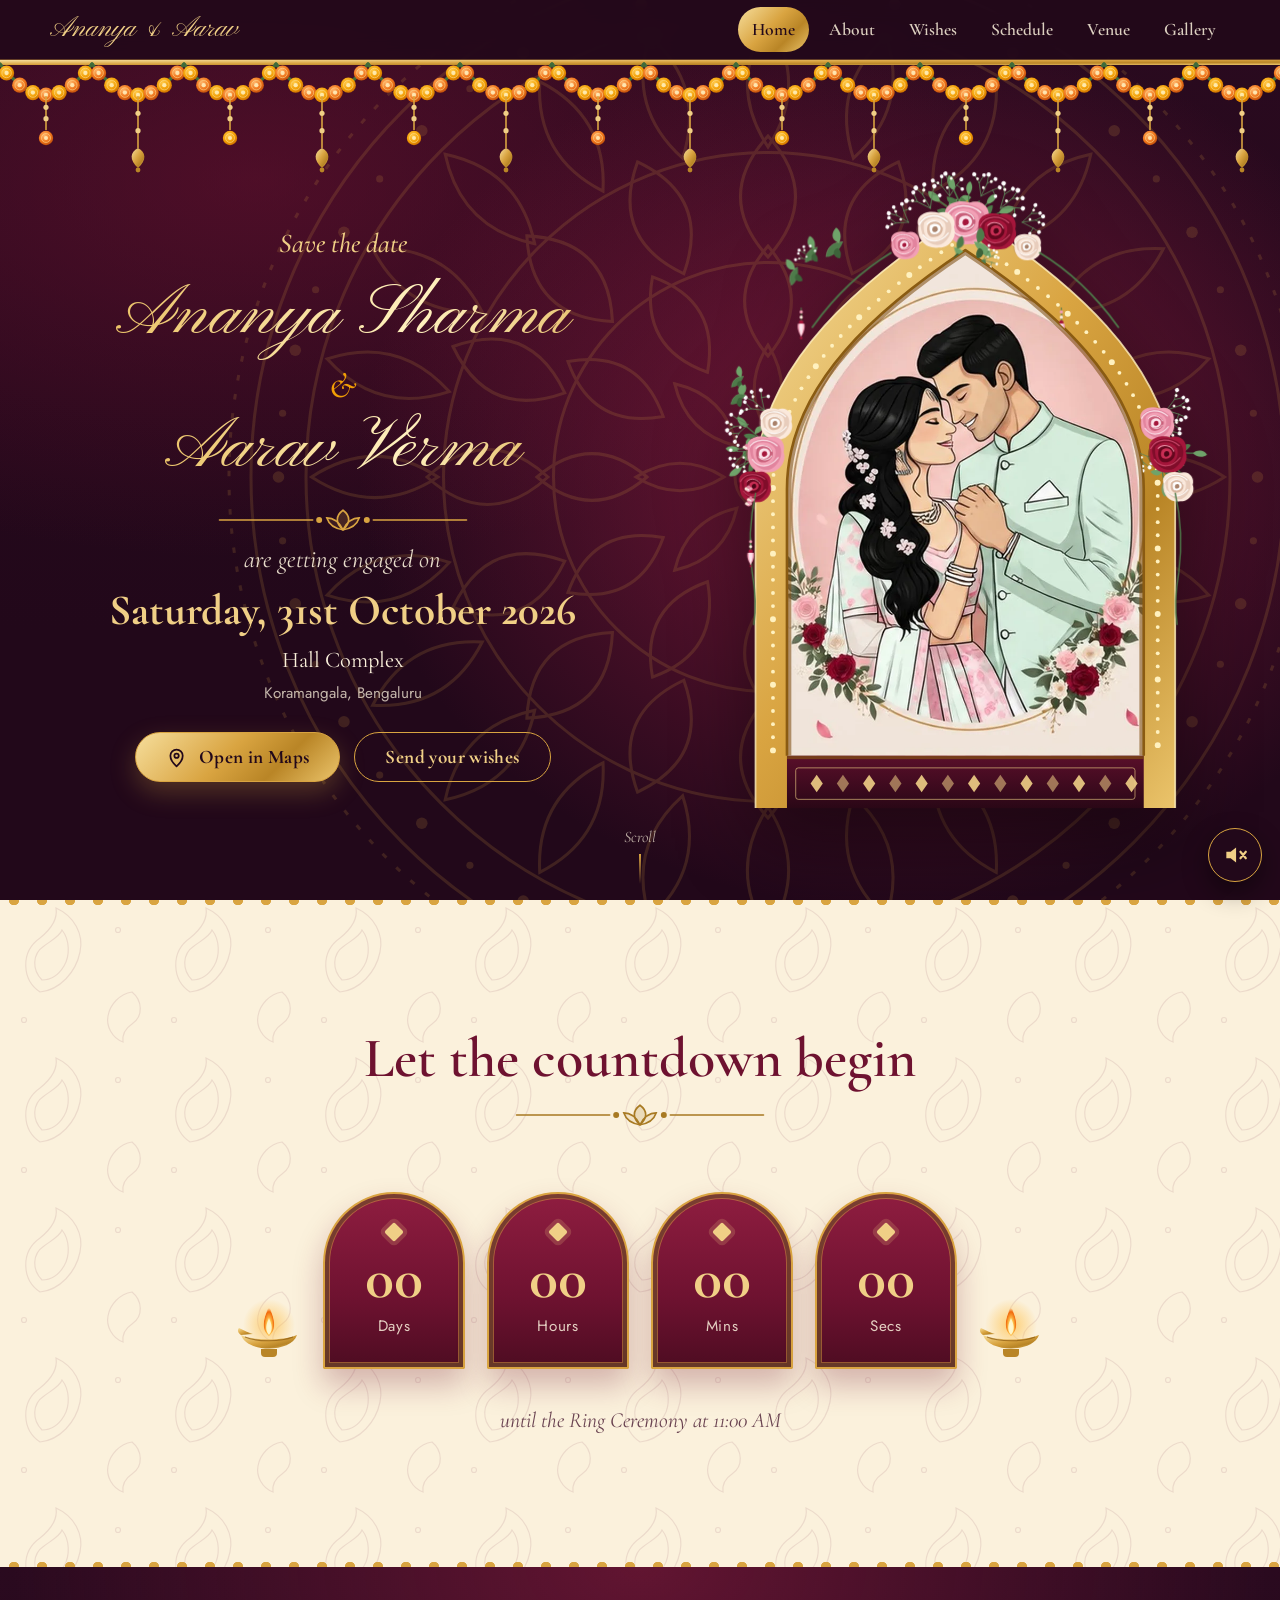
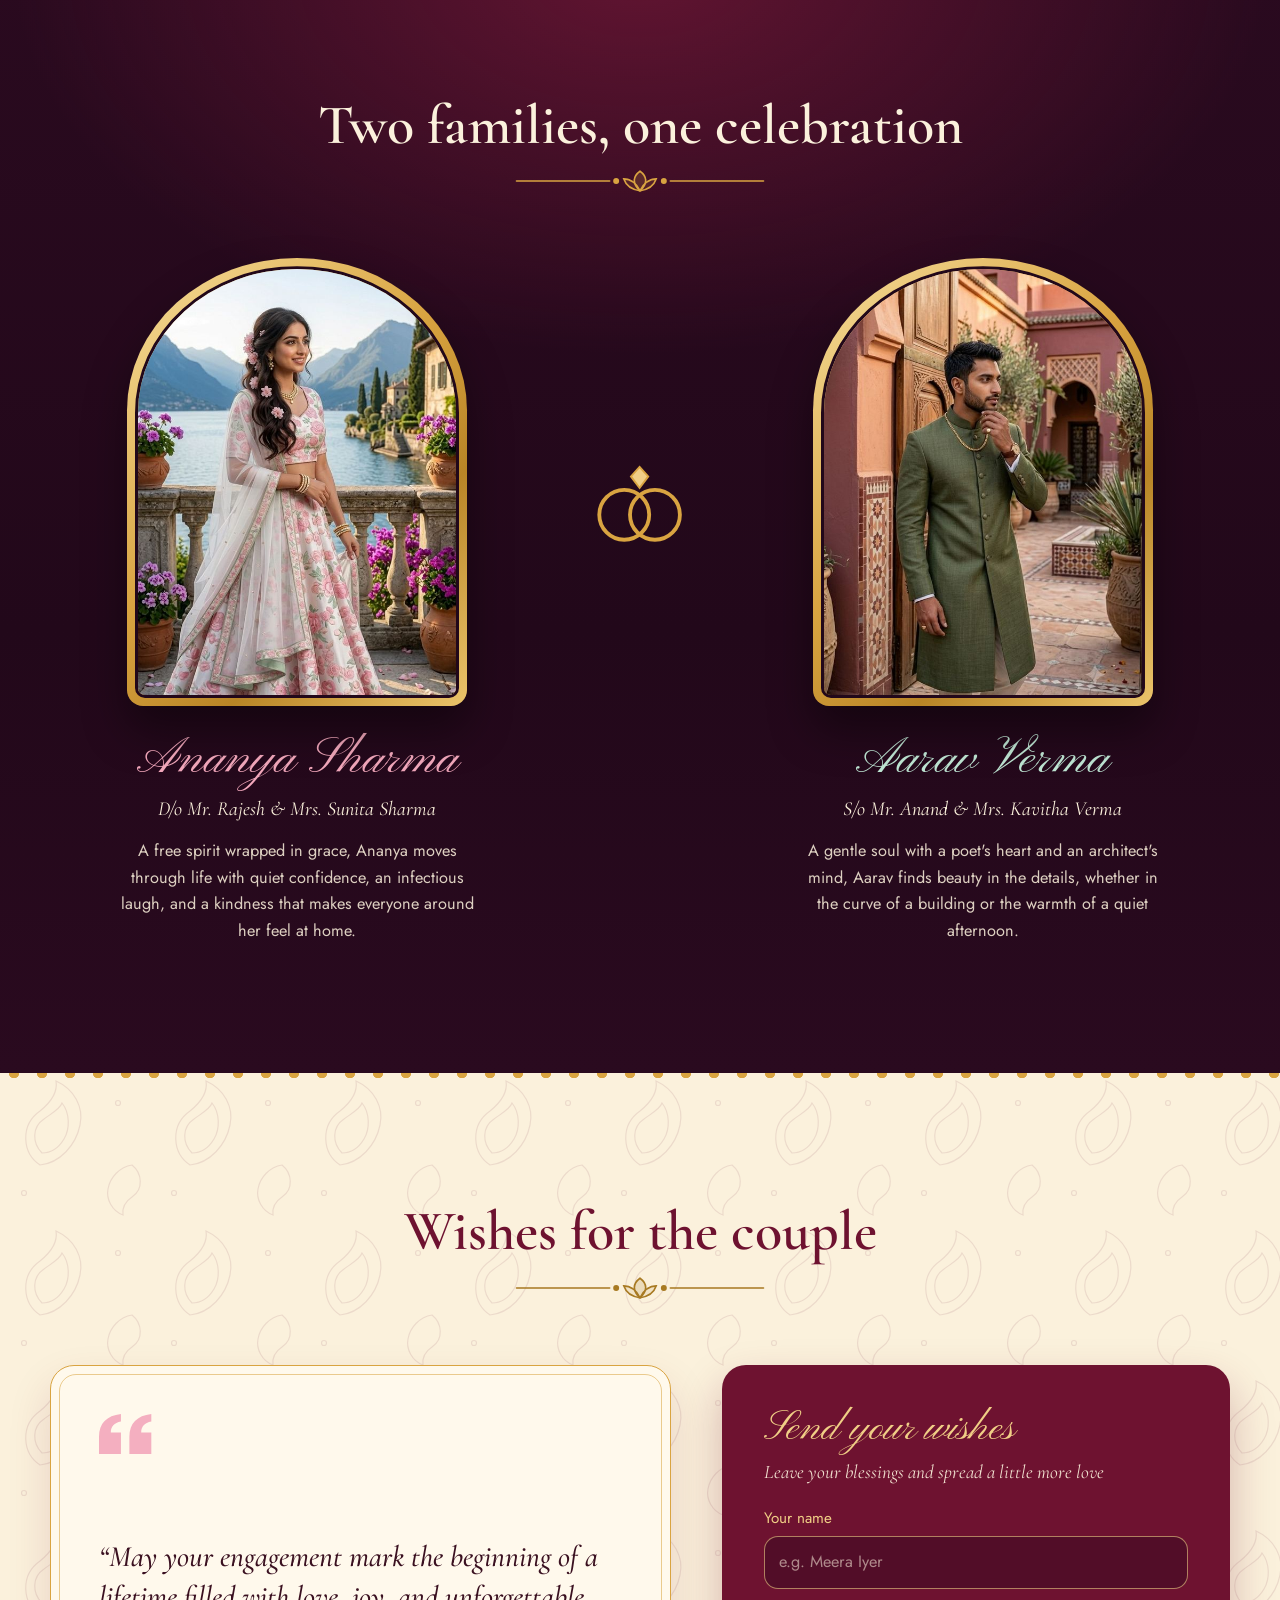
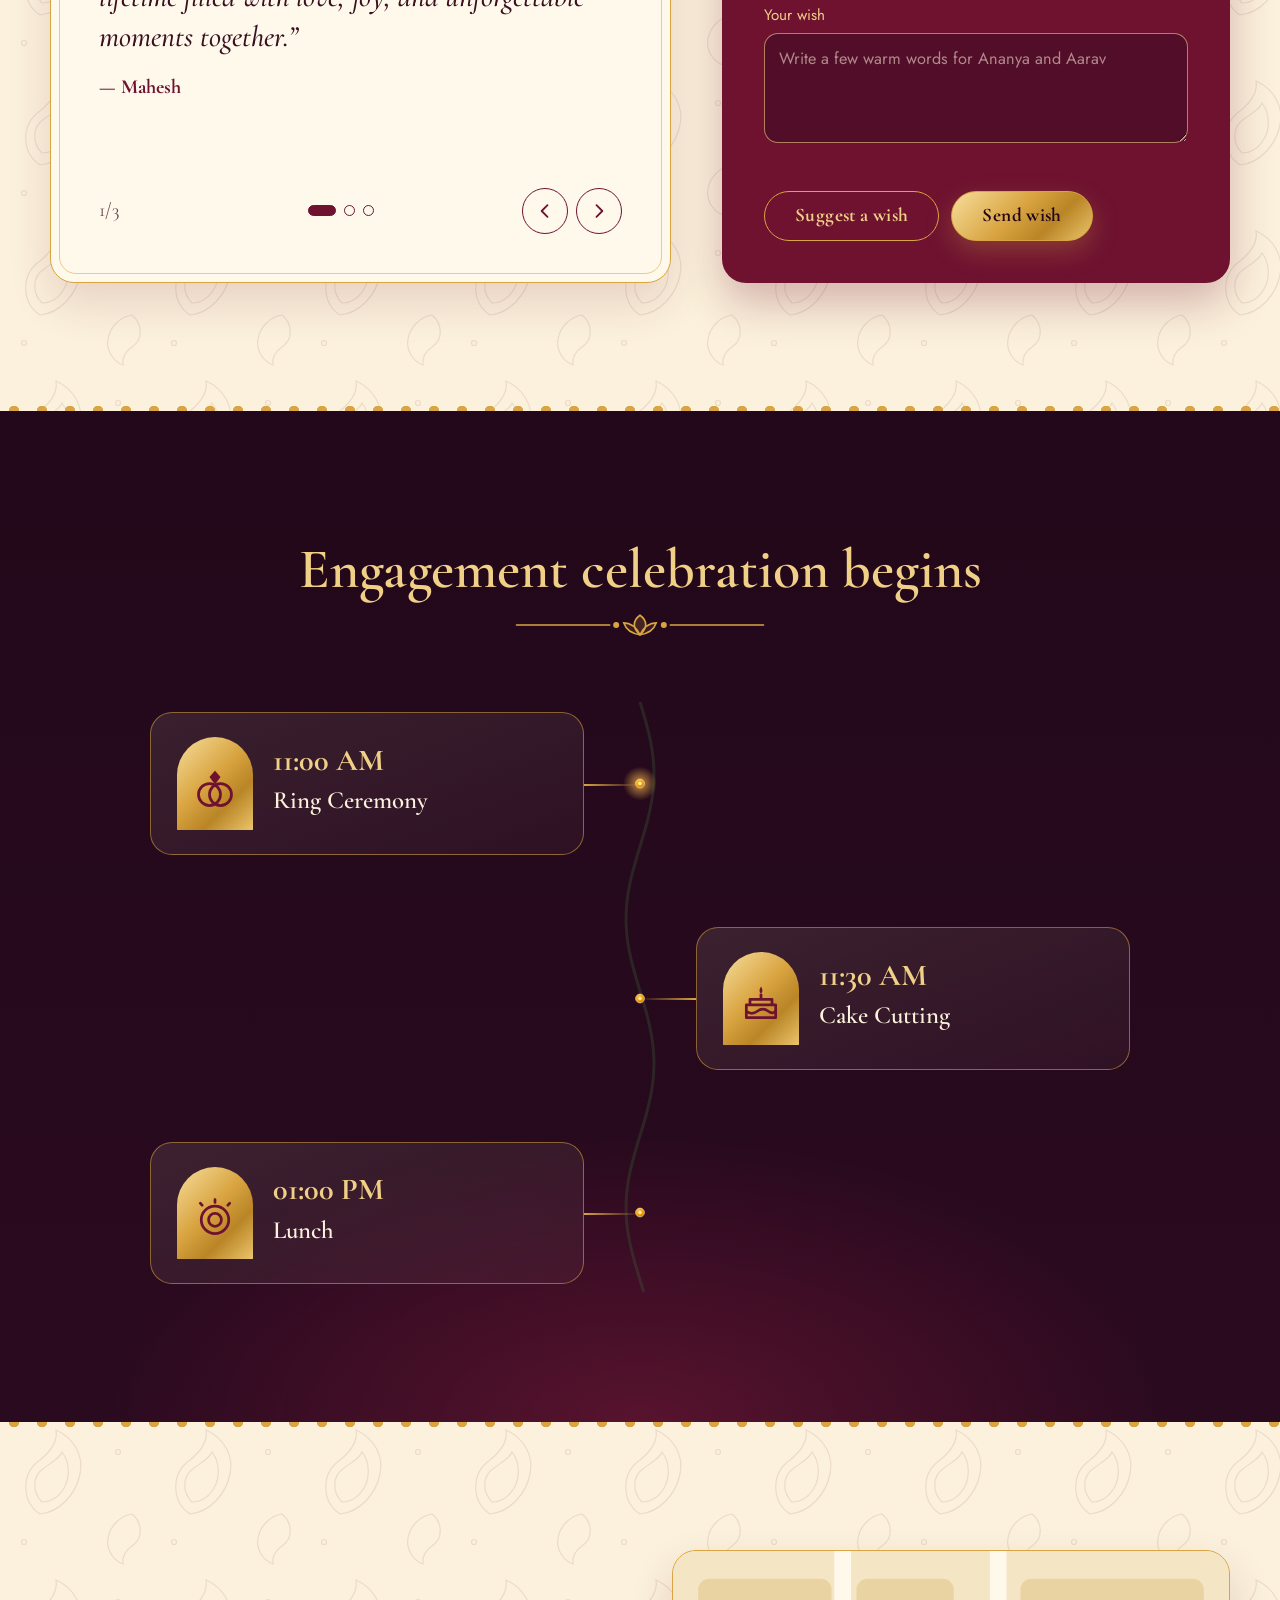
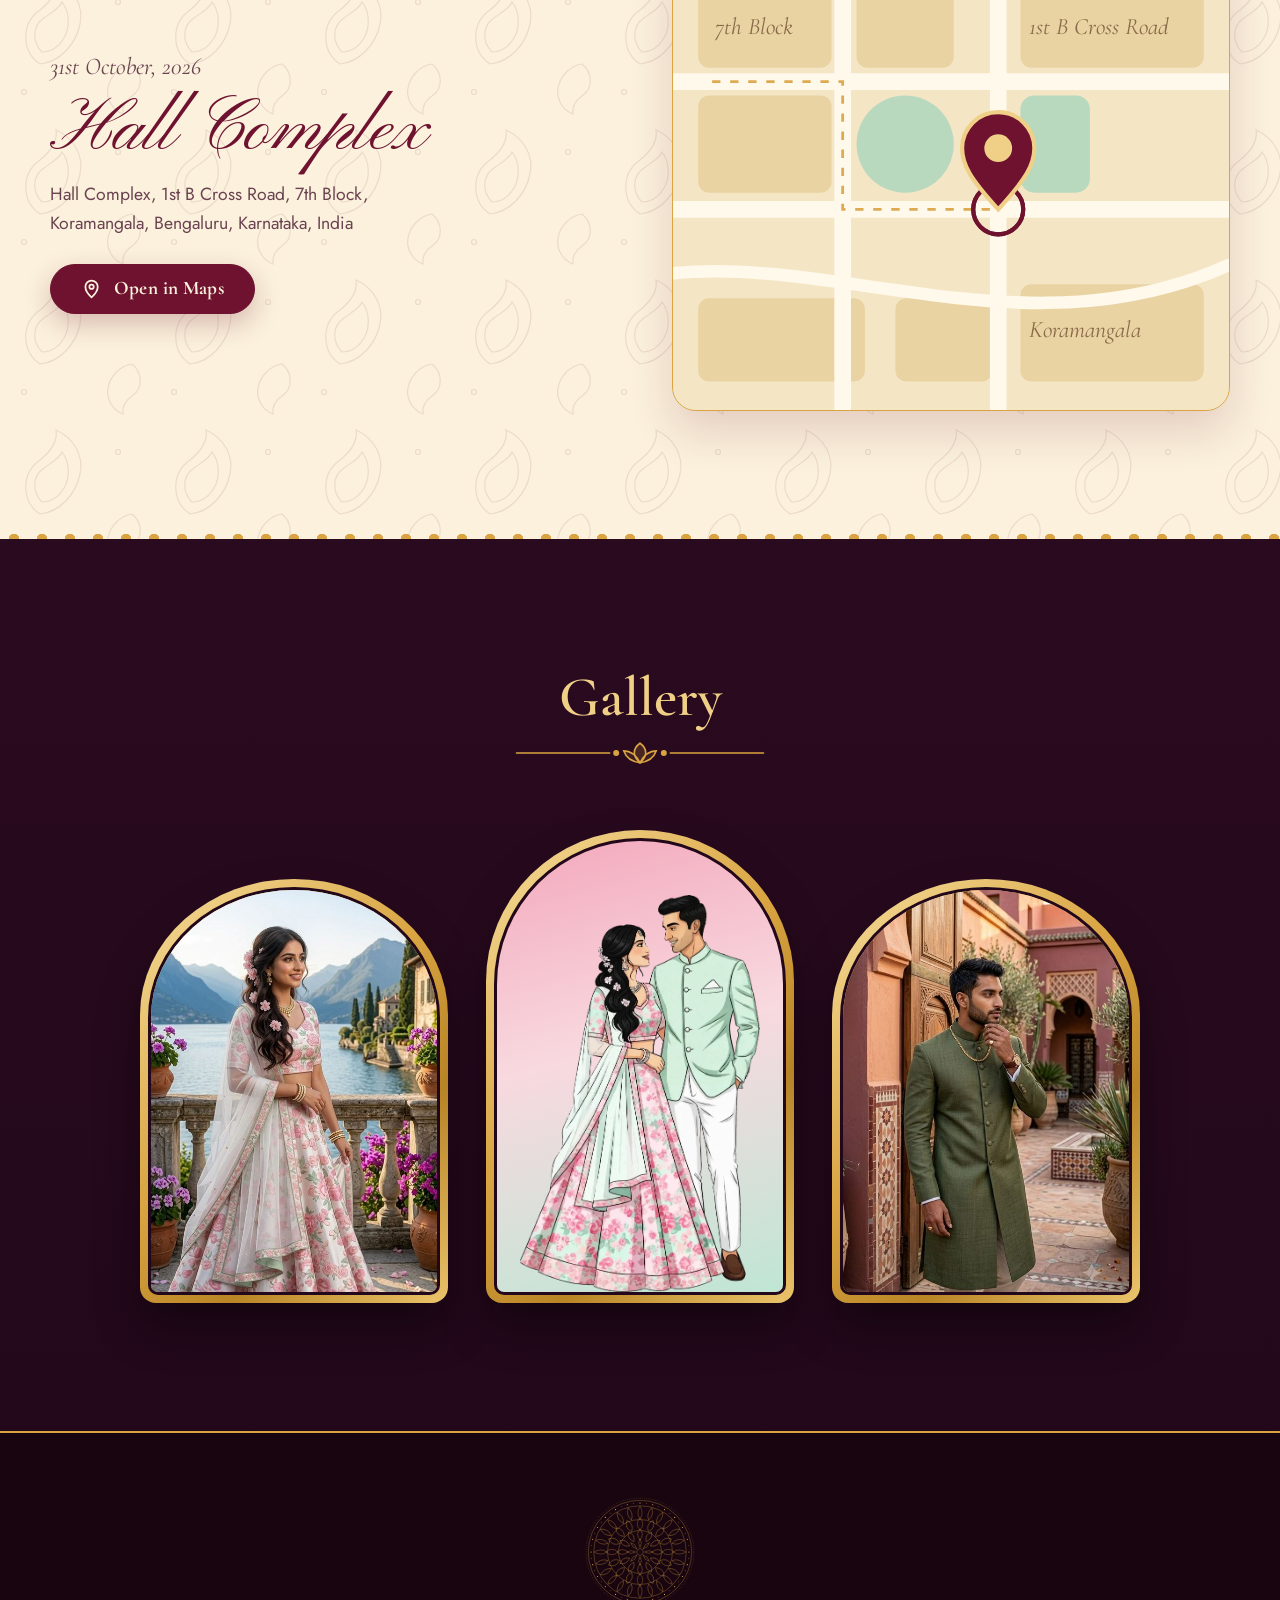
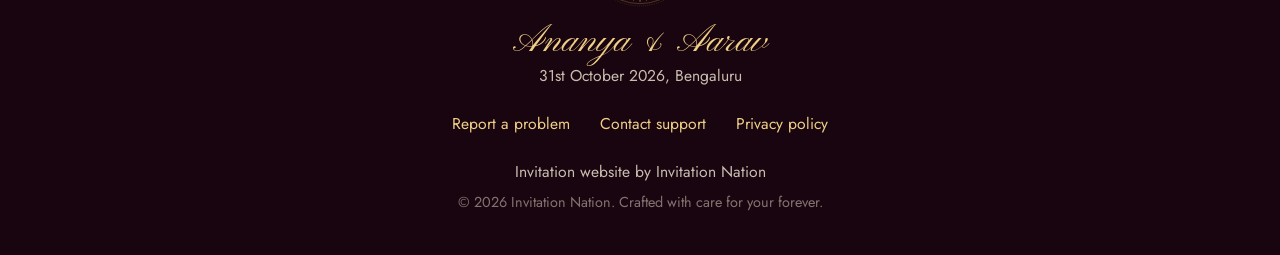
==== commit 9c6ec100: "Fade gate diyas and tap-to-enter text out quickly on door open" ====
--- a/index.html
+++ b/index.html
@@ -83,16 +83,18 @@
 .panel.r .mand{left:calc(min(96vh,780px) / -2)}
 .gate.open .panel.l{transform:rotateY(-104deg)}
 .gate.open .panel.r{transform:rotateY(104deg)}
-.gate-mid{position:absolute;inset:0;display:grid;place-items:center;z-index:2;text-align:center;pointer-events:none;transition:opacity .7s}
-.gate.open .gate-mid{opacity:0}
+.gate-mid{position:absolute;inset:0;display:grid;place-items:center;z-index:2;text-align:center;pointer-events:none;transition:opacity .35s ease}
+.gate.open .gate-mid{opacity:0;pointer-events:none}
 .gate-mid .seal{width:min(300px,72vw);aspect-ratio:1;border-radius:50%;background:radial-gradient(circle,#4A0E26 0%,#2A0716 70%);border:2px solid var(--gold);box-shadow:0 0 0 8px rgba(34,8,26,.7),0 0 0 9px var(--gold),0 0 60px rgba(242,159,5,.35);display:grid;place-content:center;gap:2px;opacity:0;transform:scale(.85);transition:opacity 1s,transform 1s}
 .gate.lit .seal{opacity:1;transform:none}
 .seal b{font-family:var(--script);font-weight:400;font-size:clamp(2.1rem,7vw,3rem);color:var(--gold-2);line-height:1.05}
 .seal i{font-family:var(--serif);font-size:1.15rem;color:var(--ivory);font-style:italic}
 .gate-diyas{position:absolute;left:0;right:0;top:calc(50% + min(150px,36vw) + 14px);display:flex;justify-content:center;gap:min(160px,40vw);opacity:0;transition:opacity 1s .3s}
 .gate.lit .gate-diyas{opacity:1}
+.gate.open .gate-diyas{opacity:0;pointer-events:none;transition:opacity .35s ease}
 .gate-diyas .diya{width:56px}
-.skip{position:absolute;left:0;right:0;bottom:6vh;text-align:center;font-family:var(--serif);font-style:italic;font-size:1.05rem;color:rgba(251,241,220,.7);z-index:3;pointer-events:none}
+.skip{position:absolute;left:0;right:0;bottom:6vh;text-align:center;font-family:var(--serif);font-style:italic;font-size:1.05rem;color:rgba(251,241,220,.7);z-index:3;pointer-events:none;transition:opacity .35s ease}
+.gate.open .skip{opacity:0;pointer-events:none}
 
 /* ---------- diya ---------- */
 .diya{position:relative;display:block;width:60px;aspect-ratio:64/60}
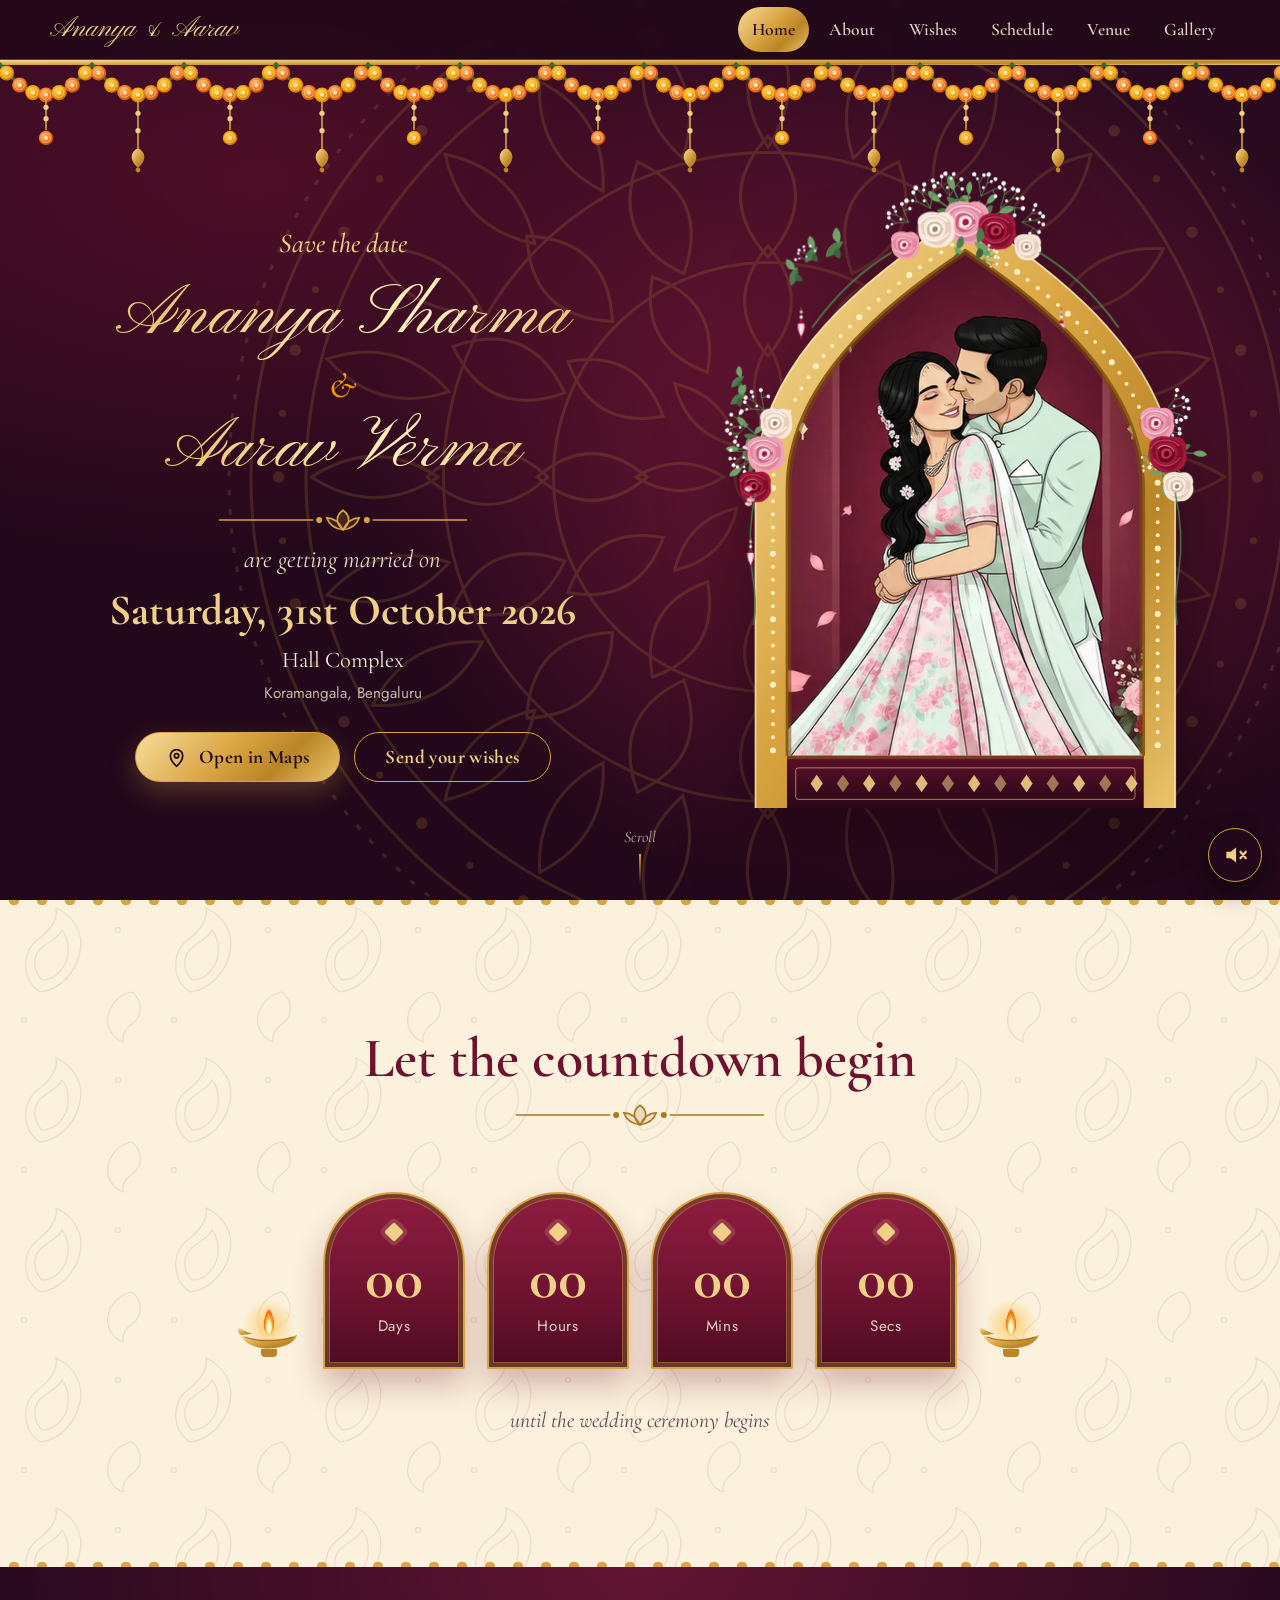
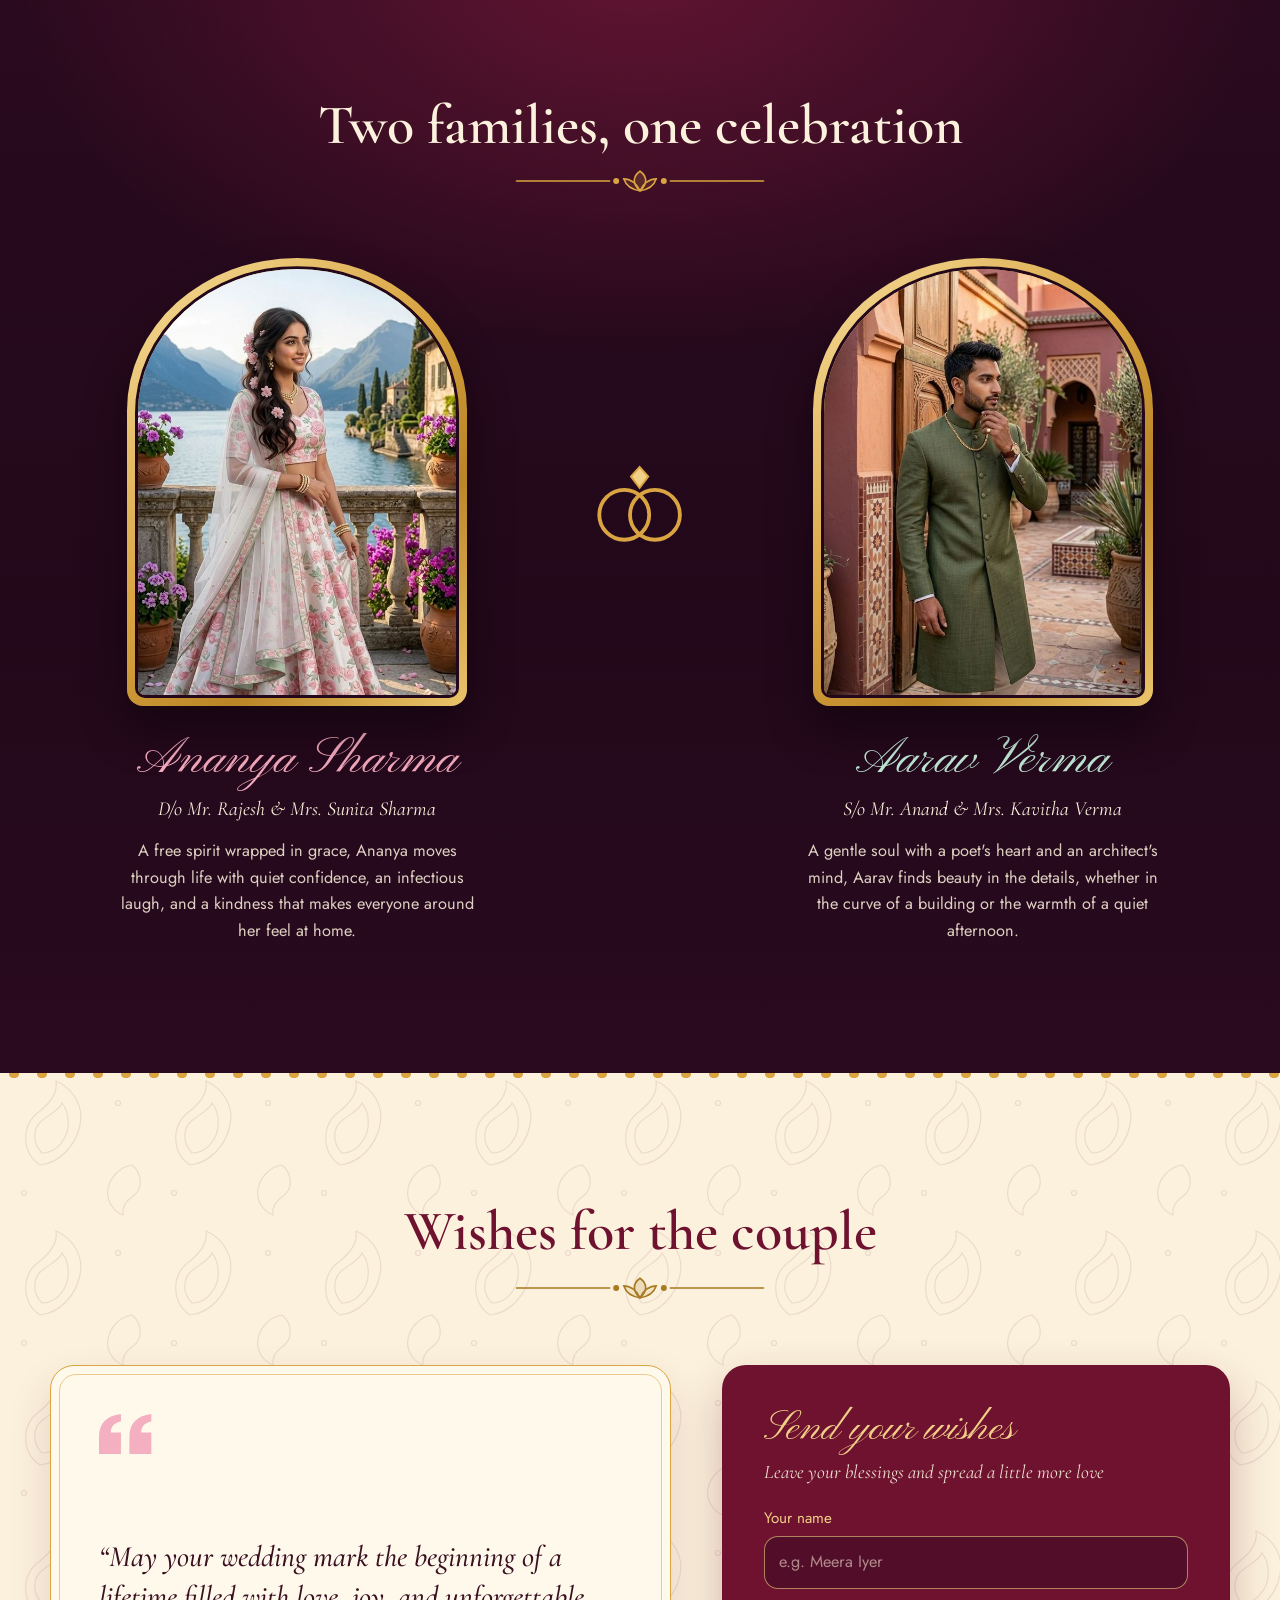
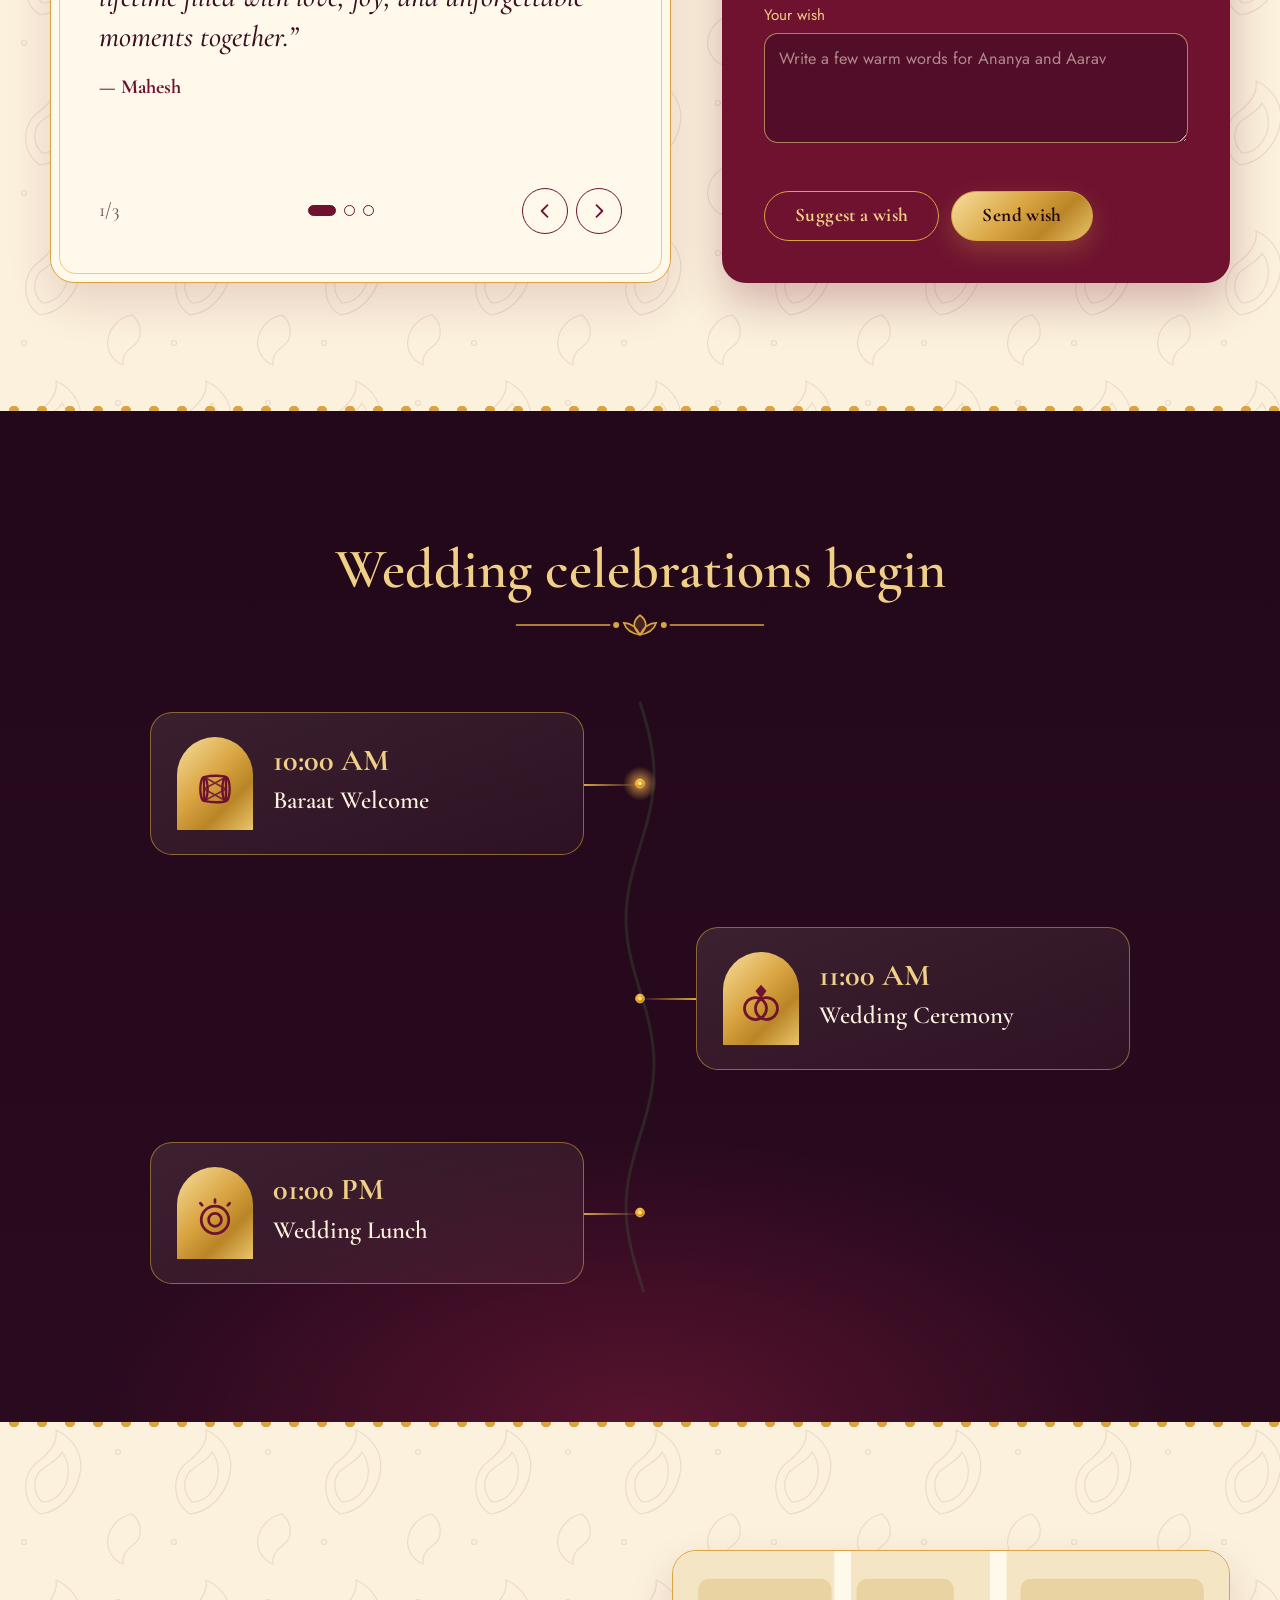
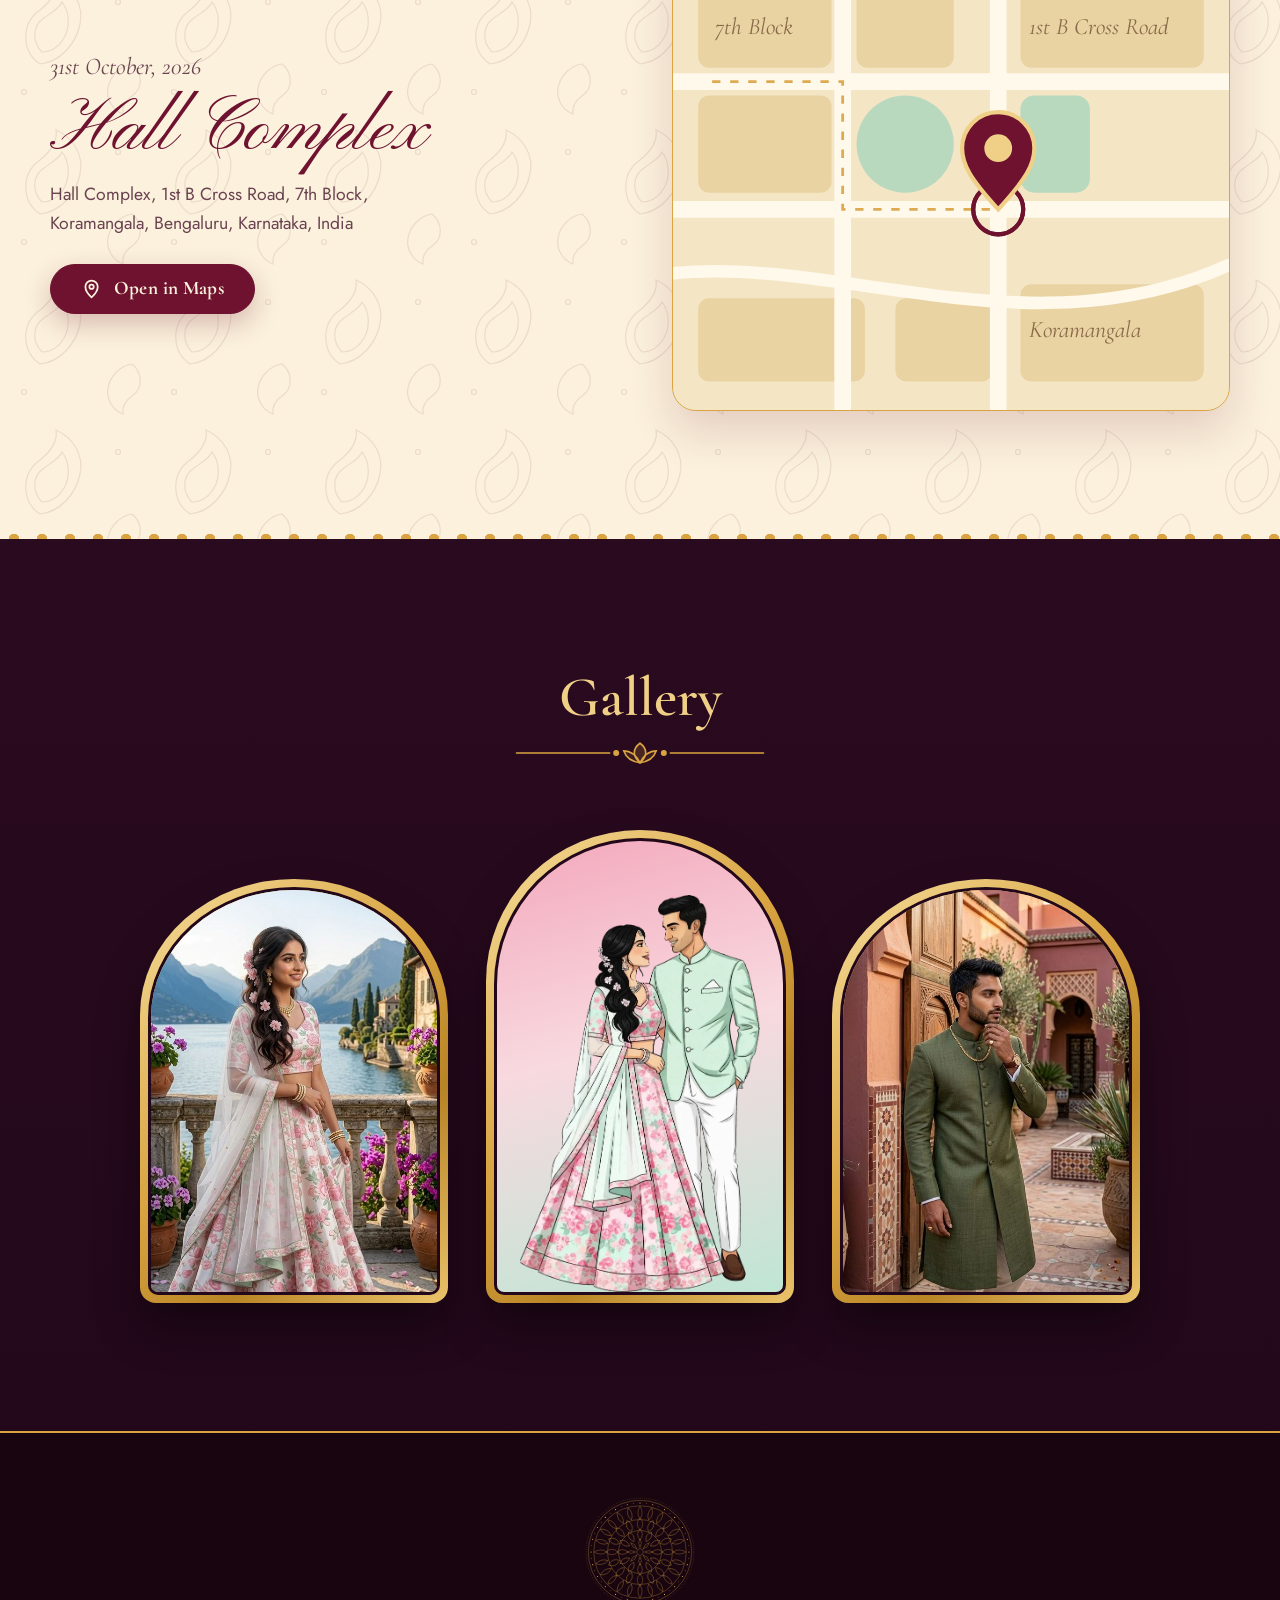
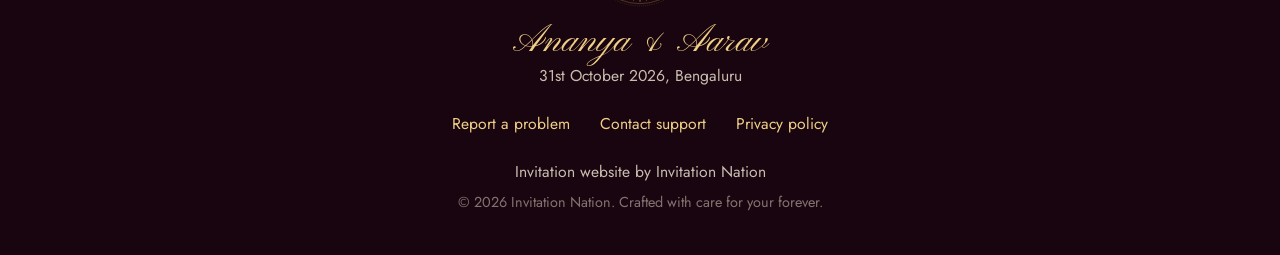
==== commit 7adfa021: "refactor: convert engagement invitation to wedding, add paisley gate borders, and structure source f" ====
--- a/index.html
+++ b/index.html
@@ -3,8 +3,8 @@
 <head>
 <meta charset="utf-8">
 <meta name="viewport" content="width=device-width, initial-scale=1">
-<title>Ananya &amp; Aarav | Engagement Invitation</title>
-<meta name="description" content="Ananya Sharma and Aarav Verma are getting engaged on 31st October 2026 in Bengaluru.">
+<title>Ananya &amp; Aarav | Wedding Invitation</title>
+<meta name="description" content="Ananya Sharma and Aarav Verma are getting married on 31st October 2026 in Bengaluru.">
 <script>document.documentElement.classList.add('js')</script>
 <link rel="preconnect" href="https://fonts.googleapis.com">
 <link rel="preconnect" href="https://fonts.gstatic.com" crossorigin>
@@ -75,7 +75,9 @@
   radial-gradient(circle at 1.5px 1.5px,rgba(240,207,134,.55) 1.4px,transparent 1.8px) 0 0/34px 34px,
   linear-gradient(180deg,#5A0F2A,#3B0A1F 55%,#2A0716);
   transition:transform 1.7s cubic-bezier(.65,.02,.2,1);backface-visibility:hidden}
-.panel::before{content:"";position:absolute;inset:14px;border:2px solid var(--gold);border-radius:6px;box-shadow:inset 0 0 0 6px rgba(34,8,26,.6),inset 0 0 0 7px rgba(217,164,65,.55)}
+.panel::before{content:"";position:absolute;inset:12px;border:2px solid var(--gold);border-radius:6px;box-shadow:inset 0 0 0 6px rgba(34,8,26,.6),inset 0 0 0 7px rgba(217,164,65,.55)}
+.pz{position:absolute;inset:0;pointer-events:none;z-index:1}
+.pz svg{position:absolute;inset:0;width:100%;height:100%;display:block}
 .panel.l{left:0;transform-origin:0 50%;box-shadow:inset -12px 0 30px rgba(0,0,0,.5)}
 .panel.r{right:0;transform-origin:100% 50%;box-shadow:inset 12px 0 30px rgba(0,0,0,.5)}
 .panel .mand{position:absolute;top:50%;width:min(96vh,780px);aspect-ratio:1;color:var(--gold);opacity:.75;transform:translateY(-50%)}
@@ -89,10 +91,6 @@
 .gate.lit .seal{opacity:1;transform:none}
 .seal b{font-family:var(--script);font-weight:400;font-size:clamp(2.1rem,7vw,3rem);color:var(--gold-2);line-height:1.05}
 .seal i{font-family:var(--serif);font-size:1.15rem;color:var(--ivory);font-style:italic}
-.gate-diyas{position:absolute;left:0;right:0;top:calc(50% + min(150px,36vw) + 14px);display:flex;justify-content:center;gap:min(160px,40vw);opacity:0;transition:opacity 1s .3s}
-.gate.lit .gate-diyas{opacity:1}
-.gate.open .gate-diyas{opacity:0;pointer-events:none;transition:opacity .35s ease}
-.gate-diyas .diya{width:56px}
 .skip{position:absolute;left:0;right:0;bottom:6vh;text-align:center;font-family:var(--serif);font-style:italic;font-size:1.05rem;color:rgba(251,241,220,.7);z-index:3;pointer-events:none;transition:opacity .35s ease}
 .gate.open .skip{opacity:0;pointer-events:none}
 
@@ -430,10 +428,9 @@
 
 <!-- entrance gate -->
 <div class="gate" id="gate" role="presentation">
-  <div class="panel l"><div class="mand" data-mandala></div></div>
-  <div class="panel r"><div class="mand" data-mandala></div></div>
+  <div class="panel l"><div class="pz"></div><div class="mand" data-mandala></div></div>
+  <div class="panel r"><div class="pz"></div><div class="mand" data-mandala></div></div>
   <div class="gate-mid"><div class="seal"><b>Ananya</b><i>and</i><b>Aarav</b></div></div>
-  <div class="gate-diyas"><span class="diya" data-diya></span><span class="diya" data-diya></span></div>
   <p class="skip">Tap to enter</p>
 </div>
 
@@ -749,7 +746,7 @@
 
     <div class="hero-info">
       <svg class="orn fade" style="--d:2.1s" viewBox="0 0 240 24" aria-hidden="true"><use href="#ornament"/></svg>
-      <p class="lead fade" style="--d:2.2s">are getting engaged on</p>
+      <p class="lead fade" style="--d:2.2s">are getting married on</p>
       <p class="date fade" style="--d:2.35s">Saturday, 31st October 2026</p>
       <p class="venue fade" style="--d:2.5s">Hall Complex<small>Koramangala, Bengaluru</small></p>
       <div class="ctas fade" style="--d:2.7s">
@@ -768,7 +765,7 @@
       <h2 class="h2">Let the countdown begin</h2>
       <svg class="orn" viewBox="0 0 240 24" aria-hidden="true"><use href="#ornament"/></svg>
     </div>
-    <div class="cd" data-reveal style="--rd:.15s" role="timer" aria-label="Time until the engagement">
+    <div class="cd" data-reveal style="--rd:.15s" role="timer" aria-label="Time until the wedding">
       <span class="diya" data-diya></span>
       <div class="tile"><span class="num" id="cd-d">00</span><span class="lab">Days</span></div>
       <div class="tile"><span class="num" id="cd-h">00</span><span class="lab">Hours</span></div>
@@ -776,7 +773,7 @@
       <div class="tile"><span class="num" id="cd-s">00</span><span class="lab">Secs</span></div>
       <span class="diya" data-diya></span>
     </div>
-    <p class="cd-note" data-reveal style="--rd:.3s">until the Ring Ceremony at 11:00 AM</p>
+    <p class="cd-note" data-reveal style="--rd:.3s">until the wedding ceremony begins</p>
   </div>
 </section>
 
@@ -851,19 +848,19 @@
 <section class="sec night sched" id="schedule">
   <div class="wrap">
     <div class="sec-head" data-reveal>
-      <h2 class="h2">Engagement celebration begins</h2>
+      <h2 class="h2">Wedding celebrations begin</h2>
       <svg class="orn" viewBox="0 0 240 24" aria-hidden="true" style="color:var(--gold)"><use href="#ornament"/></svg>
     </div>
     <div class="tl" id="tl">
       <svg class="vine" id="vine" aria-hidden="true"></svg>
       <div class="ev">
-        <div class="ecard"><div class="ico"><svg viewBox="0 0 48 48" fill="none" stroke="currentColor" stroke-width="3"><circle cx="18" cy="30" r="12"/><circle cx="30" cy="30" r="12"/><path d="M24 4l6 7-6 8-6-8z" fill="currentColor" stroke="none"/></svg></div><div><p class="etime">11:00 AM</p><p class="ename">Ring Ceremony</p></div></div><span class="stub"></span>
+        <div class="ecard"><div class="ico"><svg viewBox="0 0 48 48" fill="none" stroke="currentColor" stroke-width="2.6" stroke-linecap="round" stroke-linejoin="round"><ellipse cx="12" cy="24" rx="4" ry="13"/><path d="M12 11c8-2 20-2 24 0v26c-4 2-16 2-24 0z"/><ellipse cx="36" cy="24" rx="4" ry="13"/><path d="M12 11l24 13M12 24l24 13M12 37l24-13M12 24l24-13" stroke-width="1.8" opacity=".85"/></svg></div><div><p class="etime">10:00 AM</p><p class="ename">Baraat Welcome</p></div></div><span class="stub"></span>
       </div>
       <div class="ev">
-        <div class="ecard"><div class="ico"><svg viewBox="0 0 48 48" fill="none" stroke="currentColor" stroke-width="3" stroke-linejoin="round"><path d="M8 40V26h32v14zM12 26v-6h24v6M24 20v-6"/><path d="M24 14c-3-3-1-6 0-8 1 2 3 5 0 8z" fill="currentColor" stroke="none"/><path d="M8 33c4 3 8 3 12 0s8-3 12 0 6 2 8 0"/></svg></div><div><p class="etime">11:30 AM</p><p class="ename">Cake Cutting</p></div></div><span class="stub"></span>
+        <div class="ecard"><div class="ico"><svg viewBox="0 0 48 48" fill="none" stroke="currentColor" stroke-width="3"><circle cx="18" cy="30" r="12"/><circle cx="30" cy="30" r="12"/><path d="M24 4l6 7-6 8-6-8z" fill="currentColor" stroke="none"/></svg></div><div><p class="etime">11:00 AM</p><p class="ename">Wedding Ceremony</p></div></div><span class="stub"></span>
       </div>
       <div class="ev">
-        <div class="ecard"><div class="ico"><svg viewBox="0 0 48 48" fill="none" stroke="currentColor" stroke-width="3" stroke-linecap="round"><circle cx="24" cy="26" r="15"/><circle cx="24" cy="26" r="7"/><path d="M24 4v3M8 8l2 2M40 8l-2 2"/></svg></div><div><p class="etime">01:00 PM</p><p class="ename">Lunch</p></div></div><span class="stub"></span>
+        <div class="ecard"><div class="ico"><svg viewBox="0 0 48 48" fill="none" stroke="currentColor" stroke-width="3" stroke-linecap="round"><circle cx="24" cy="26" r="15"/><circle cx="24" cy="26" r="7"/><path d="M24 4v3M8 8l2 2M40 8l-2 2"/></svg></div><div><p class="etime">01:00 PM</p><p class="ename">Wedding Lunch</p></div></div><span class="stub"></span>
       </div>
     </div>
   </div>
@@ -959,6 +956,88 @@
 const diyaSVG=`<svg viewBox="0 0 64 60" aria-hidden="true"><circle class="halo" cx="32" cy="22" r="26" fill="url(#haloGrad)"/><path d="M4 32C10 50 54 50 60 32C46 38 18 38 4 32Z" fill="url(#goldGrad)"/><path d="M4 32C1 30 0 27 2 25C8 28 12 30 16 31" fill="url(#goldGrad)"/><path d="M24 46h16v4a4 4 0 0 1-4 4h-8a4 4 0 0 1-4-4z" fill="#B98526"/><path d="M8 34C20 39 44 39 56 34" stroke="#8A5B12" stroke-width="1.2" fill="none" opacity=".7"/><path class="flame" d="M32 33C22 24 29 12 32 2C35 12 42 24 32 33Z" fill="url(#flameGrad)"/><path class="flame b" d="M32 32C27 26 30 20 32 15C34 20 37 26 32 32Z" fill="#FFF7D0" opacity=".9"/></svg>`;
 $$('[data-diya]').forEach(el=>el.innerHTML=diyaSVG);
 
+/* paisley (buta) gate border */
+function buta(x, y, rot=0, sc=1, flip=false){
+  const sx = (flip ? -sc : sc).toFixed(3);
+  const sy = sc.toFixed(3);
+  return `<g transform="translate(${x.toFixed(1)},${y.toFixed(1)}) rotate(${rot}) scale(${sx},${sy}) translate(-20,-30)">`
+    + `<path d="M20,58 C6,52 0,36 8,22 C13,13 20,10 19,2 C32,8 38,22 34,36 C31,48 26,55 20,58Z" fill="rgba(217,164,65,0.16)" stroke="#D9A441" stroke-width="1.6" stroke-linejoin="round"/>`
+    + `<path d="M20,50 C11,46 8,36 13,27 C16,22 21,20 21,14 C28,19 30,28 28,36 C26,43 24,47 20,50Z" fill="rgba(217,164,65,0.22)" stroke="#D9A441" stroke-width="1.1"/>`
+    + `<path d="M19,2 C21,-3 27,-3 28,2" fill="none" stroke="#D9A441" stroke-width="1.4" stroke-linecap="round"/>`
+    + `<circle cx="20" cy="40" r="2.2" fill="#F0CF86"/>`
+    + `<circle cx="17" cy="31" r="1.5" fill="#F0CF86"/>`
+    + `<circle cx="23" cy="30" r="1.5" fill="#F0CF86"/>`
+    + `<circle cx="20" cy="22" r="1.2" fill="#F0CF86"/>`
+    + `</g>`;
+}
+function drawDoorBorder(isLeft, W, H){
+  const m = 44, step = 46, sc = 0.62;
+  const isMobile = (window.innerWidth || document.documentElement.clientWidth || 1000) <= 600;
+  const dot = (x, y) => `<circle cx="${x.toFixed(1)}" cy="${y.toFixed(1)}" r="2.2" fill="#D9A441" opacity="0.85"/>`;
+  let s = '';
+
+  if (isLeft) {
+    s += buta(m, m, 135, 1.0, false);
+    s += buta(m, H - m, -135, 1.0, false);
+  } else {
+    s += buta(W - m, m, 45, 1.0, false);
+    s += buta(W - m, H - m, -45, 1.0, false);
+  }
+
+  if (isLeft) {
+    let i = 0;
+    for (let x = m + step; x <= W - 30; x += step, i++) {
+      s += buta(x, m, 90, sc, i % 2 === 1);
+      if (x + step <= W - 30) s += dot(x + step / 2, m);
+    }
+  } else {
+    let i = 0;
+    for (let x = W - m - step; x >= 30; x -= step, i++) {
+      s += buta(x, m, 90, sc, i % 2 === 1);
+      if (x - step >= 30) s += dot(x - step / 2, m);
+    }
+  }
+
+  if (isLeft) {
+    let i = 0;
+    for (let x = m + step; x <= W - 30; x += step, i++) {
+      s += buta(x, H - m, -90, sc, i % 2 === 1);
+      if (x + step <= W - 30) s += dot(x + step / 2, H - m);
+    }
+  } else {
+    let i = 0;
+    for (let x = W - m - step; x >= 30; x -= step, i++) {
+      s += buta(x, H - m, -90, sc, i % 2 === 1);
+      if (x - step >= 30) s += dot(x - step / 2, H - m);
+    }
+  }
+
+  if (!isMobile) {
+    const colX = isLeft ? m : W - m;
+    const rot = isLeft ? 180 : 0;
+    let i = 0;
+    for (let y = m + step; y <= H - m - step; y += step, i++) {
+      s += buta(colX, y, rot, sc, i % 2 === 1);
+      if (y + step <= H - m - step) s += dot(colX, y + step / 2);
+    }
+  }
+
+  return `<svg viewBox="0 0 ${W} ${H}" width="${W}" height="${H}" aria-hidden="true">${s}</svg>`;
+}
+function buildGateBorders(){
+  const panelL = $('.panel.l'), panelR = $('.panel.r');
+  if (!panelL || !panelR) return;
+  const pzL = $('.panel.l .pz'), pzR = $('.panel.r .pz');
+  if (!pzL || !pzR) return;
+  const wL = panelL.clientWidth || (window.innerWidth * 0.502);
+  const hL = panelL.clientHeight || window.innerHeight;
+  const wR = panelR.clientWidth || (window.innerWidth * 0.502);
+  const hR = panelR.clientHeight || window.innerHeight;
+  pzL.innerHTML = drawDoorBorder(true, Math.round(wL), Math.round(hL));
+  pzR.innerHTML = drawDoorBorder(false, Math.round(wR), Math.round(hR));
+}
+buildGateBorders();
+
 /* toran (marigold garland) */
 function marigold(x,y,r,alt){
   const g=alt?'mrose':'mgold';
@@ -980,7 +1059,7 @@
   }
   host.innerHTML=s+'</svg>';
 }
-buildToran(); let rt; addEventListener('resize',()=>{clearTimeout(rt);rt=setTimeout(()=>{buildToran();buildVine()},200)});
+buildToran(); let rt; addEventListener('resize',()=>{clearTimeout(rt);rt=setTimeout(()=>{buildToran();buildGateBorders();buildVine()},200)});
 
 /* arch: beads, rays, stars, plinth */
 (()=>{
@@ -1102,7 +1181,7 @@
 /* wishes carousel + form */
 (()=>{
   const wishes=[
-    {t:'May your engagement mark the beginning of a lifetime filled with love, joy, and unforgettable moments together.',n:'Mahesh'},
+    {t:'May your wedding mark the beginning of a lifetime filled with love, joy, and unforgettable moments together.',n:'Mahesh'},
     {t:'Two beautiful souls, one beautiful beginning. Wishing you a lifetime of laughter and warm evenings together.',n:'Priya'},
     {t:'You two were made for each other. We cannot wait to dance at your wedding!',n:'Rohan'}
   ];
